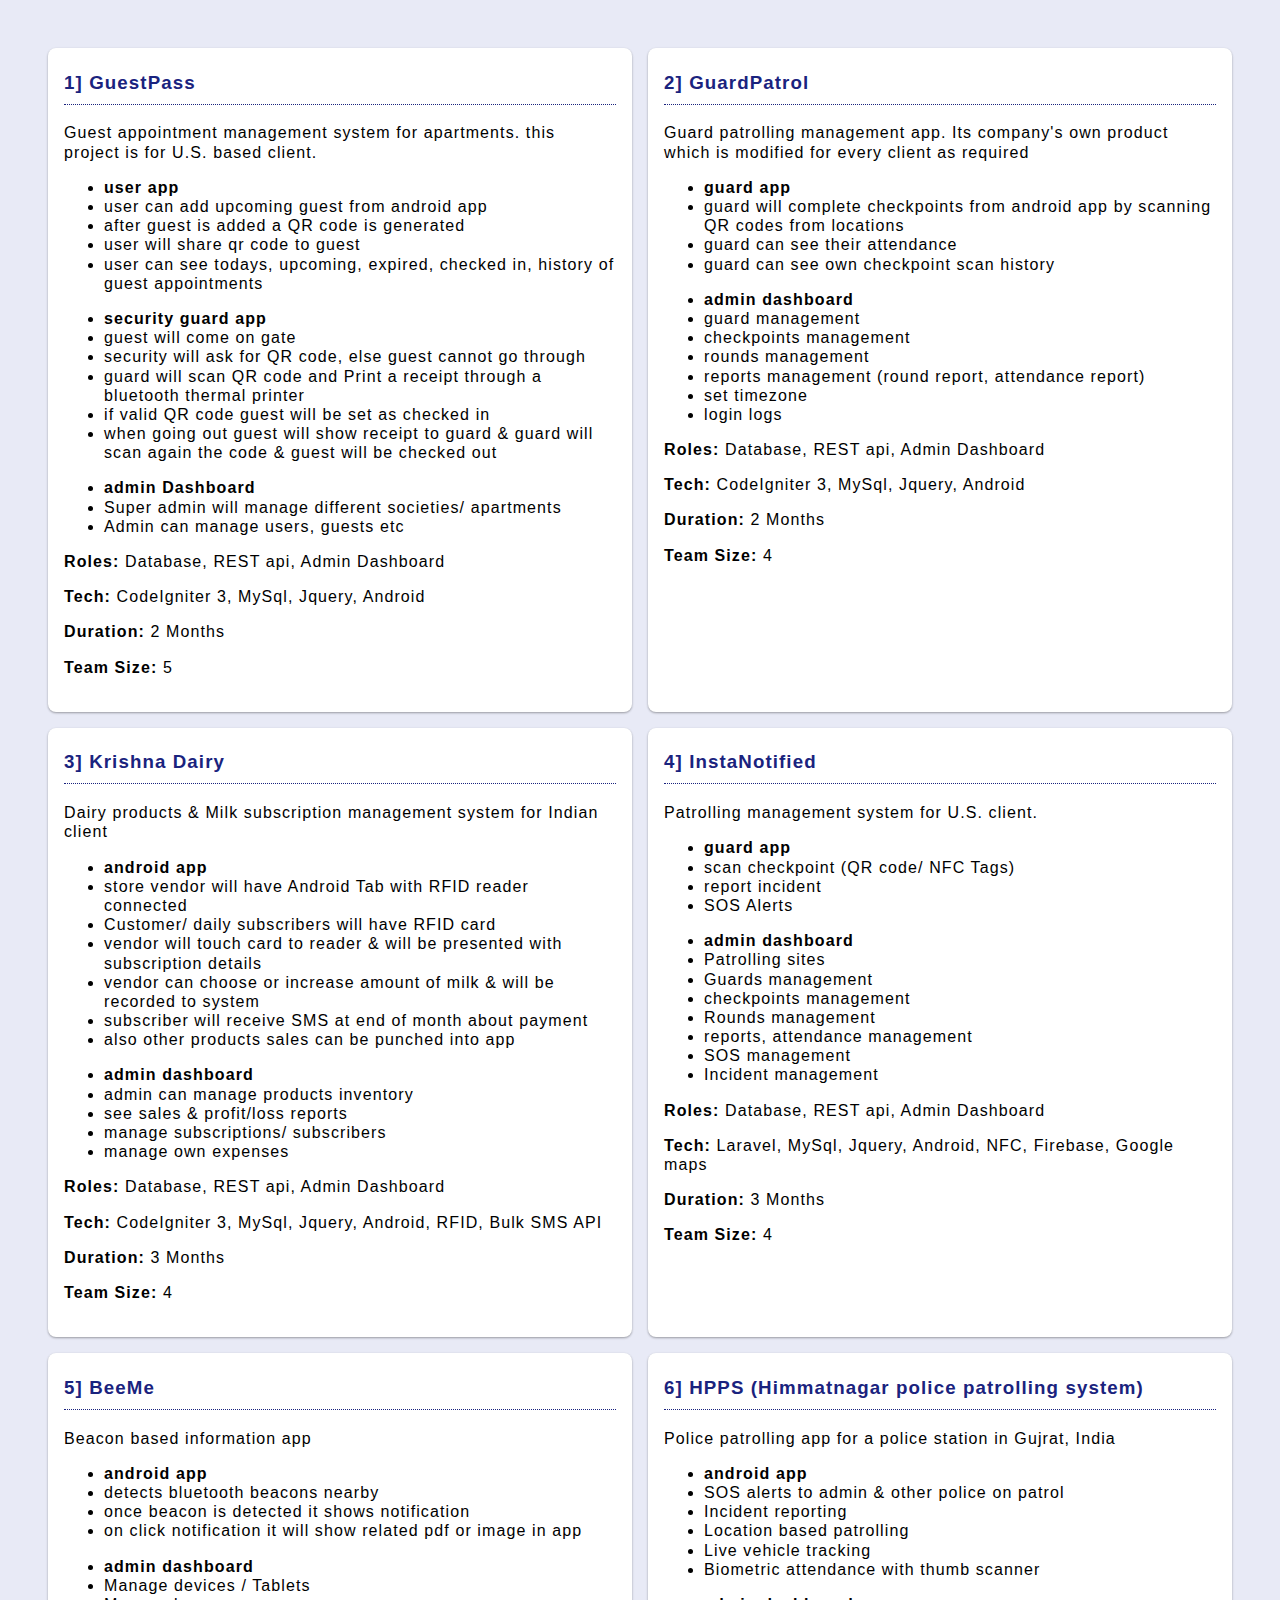
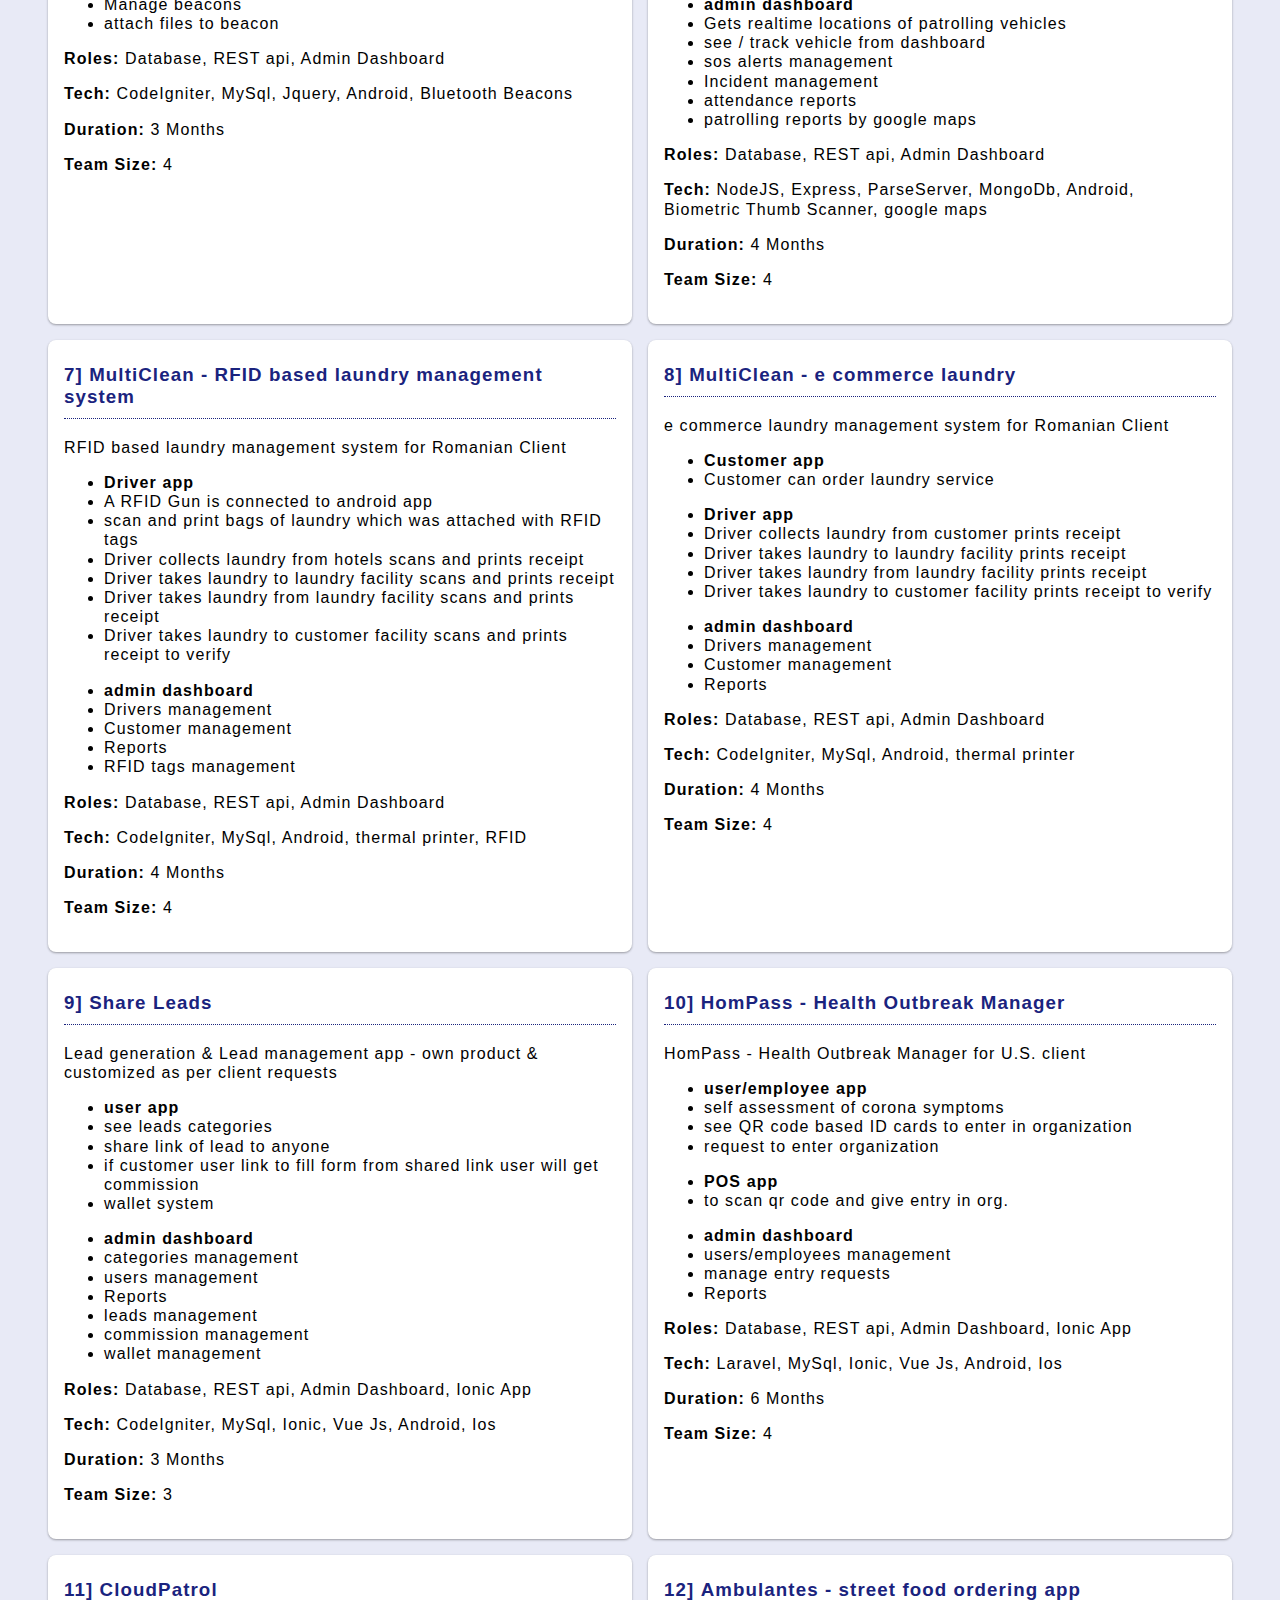
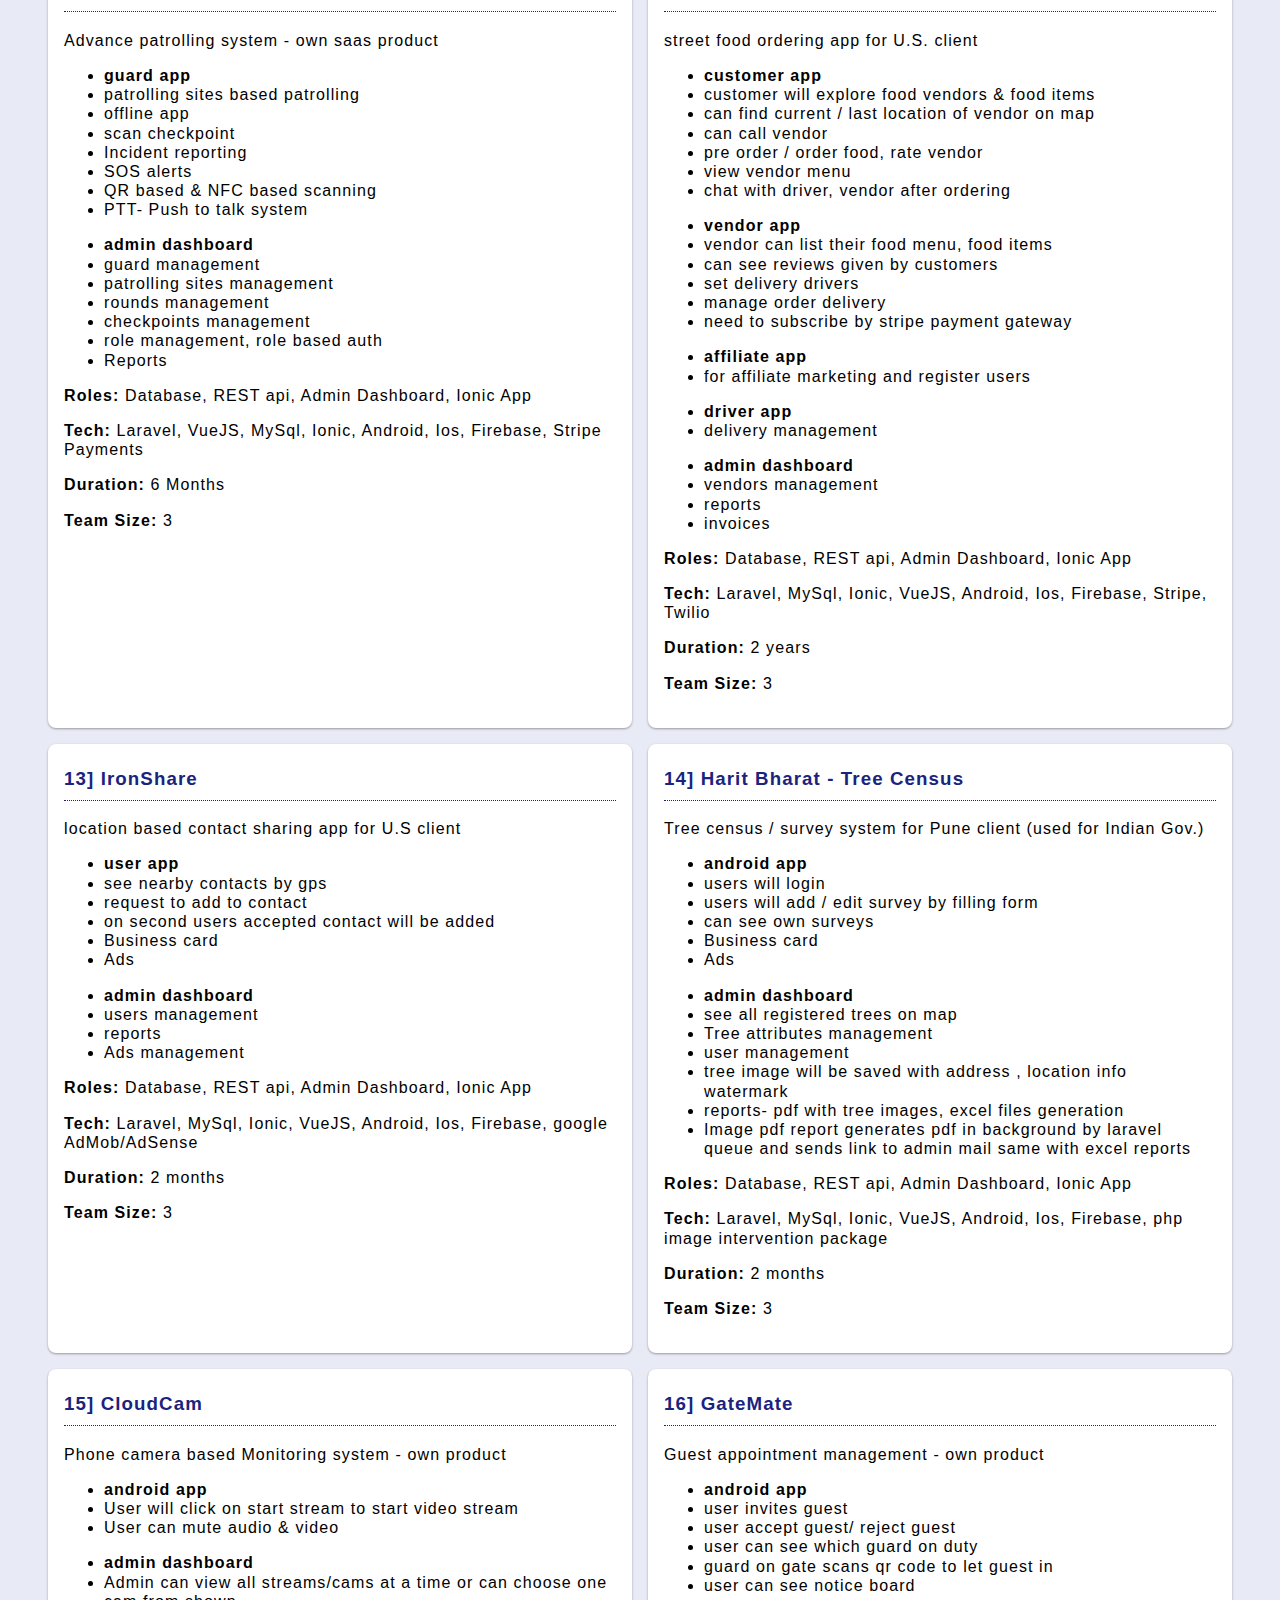
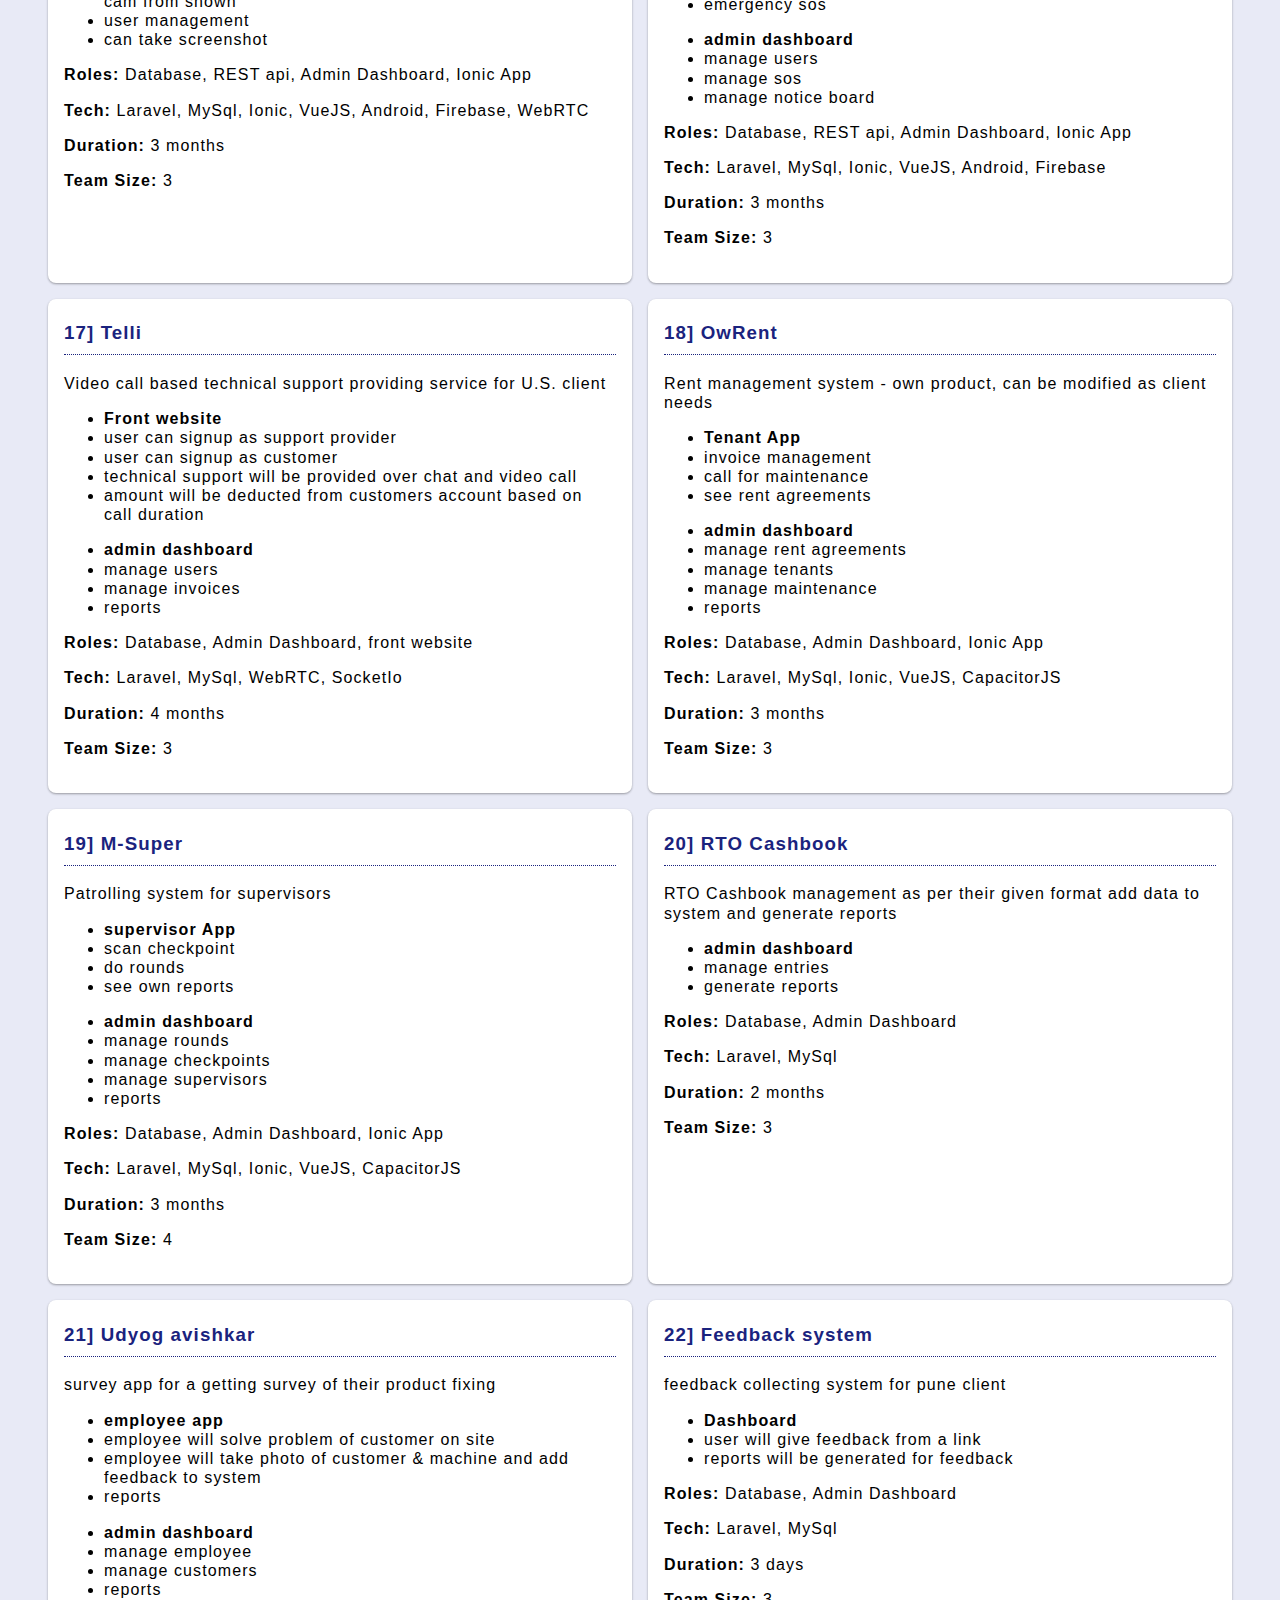
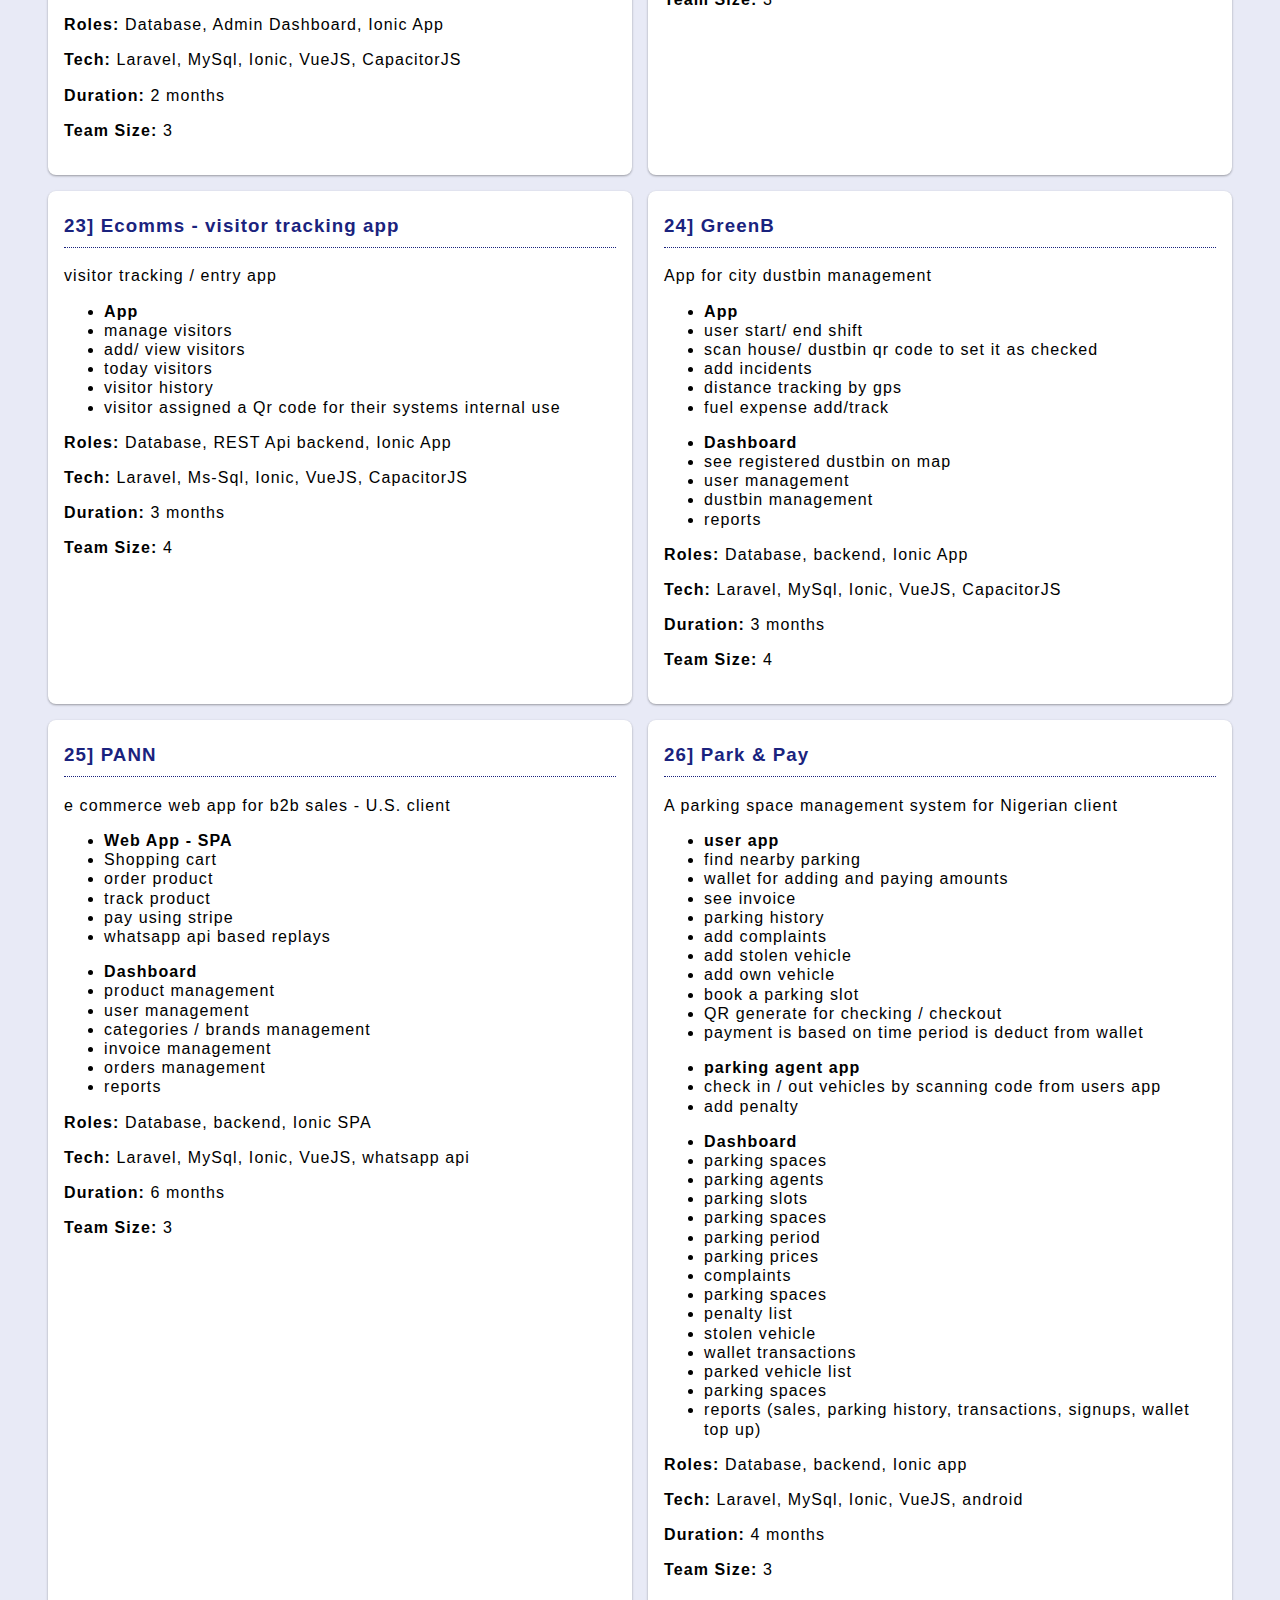
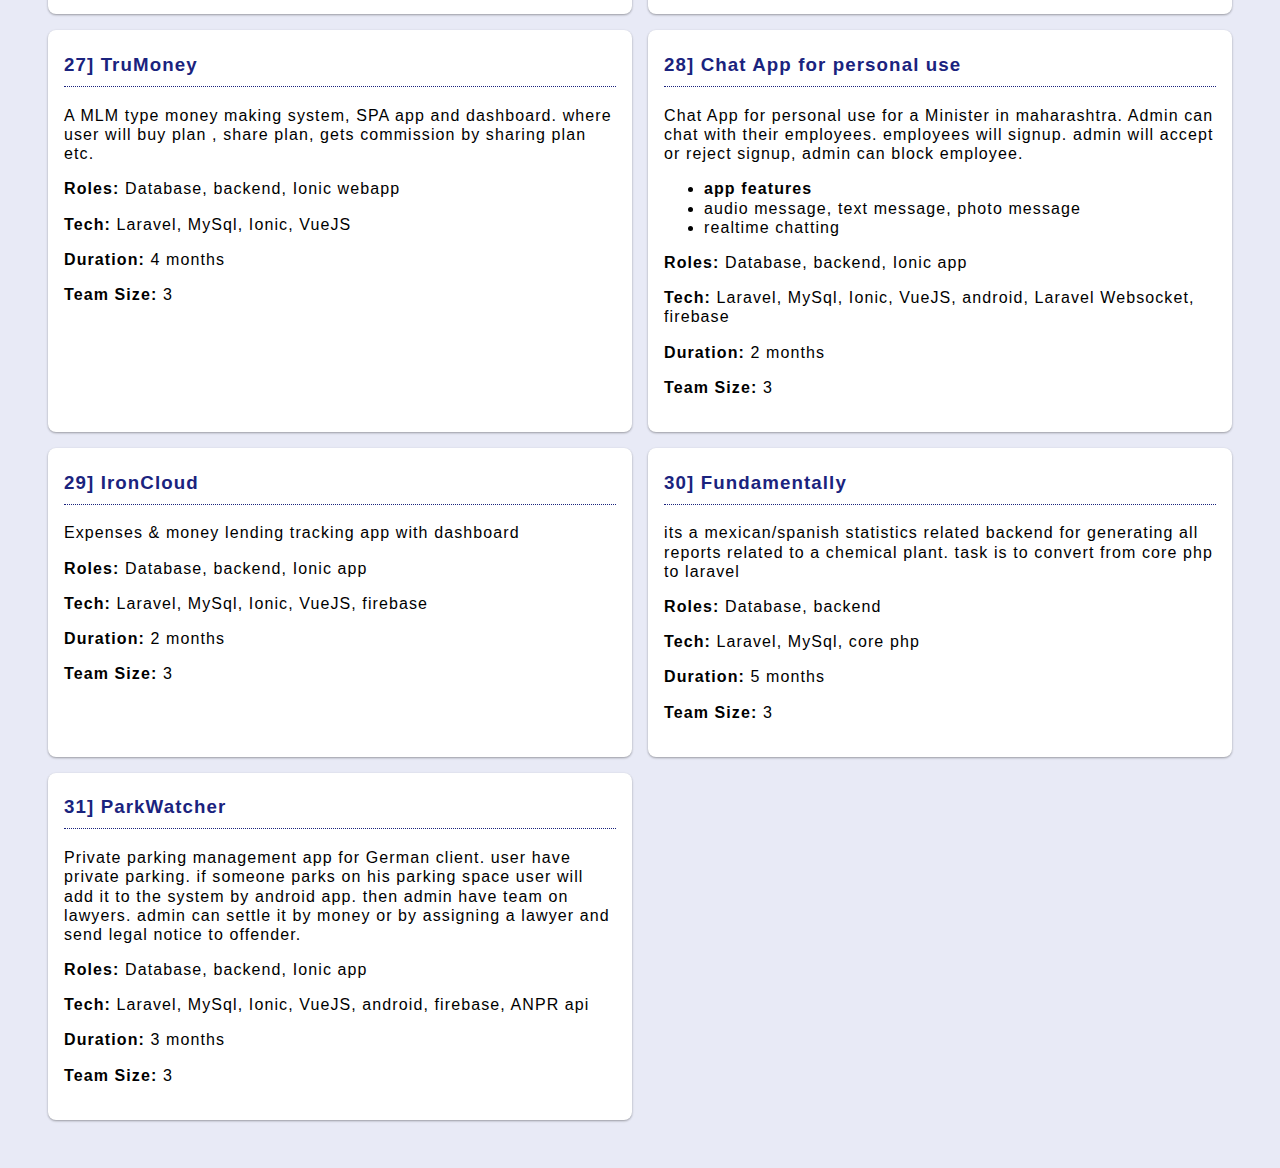
==== work_experience/index.html @ 1f2c942a "add work experience" ====
<!DOCTYPE html>
<html lang="en">

<head>
    <meta charset="UTF-8">
    <meta name="viewport" content="width=device-width, initial-scale=1.0">
    <title>Yudhi Work Experience Details</title>
    <style>
        * {
            font-family: Arial, Helvetica, sans-serif;
            letter-spacing: 1.1px;
        }

        body {
            padding: 40px;
            background-color: #e8eaf6;
        }

        .divider {
            /* border-bottom: 5px double #1a237e; */
            margin-bottom: 30px;
        }

        .pr-title {
            border-bottom: 1px dotted #1a237e;
            padding-bottom: 10px;
            color: #1a237e;
        }

        .pr-card {
            padding: 5px 16px;
            border-radius: 8px;
            background-color: white;
            box-shadow: 0 1px 3px rgba(0, 0, 0, 0.12), 0 1px 2px rgba(0, 0, 0, 0.24);
        }

        .pr-wrapper {
            display: grid;
            grid-template-columns: 1fr 1fr;
            gap: 16px;
        }

        li,
        p {
            line-height: 1.2;
        }

        @media print {
            .pr-card {
                background-color: white !important;
                box-shadow: none !important
            }

            .pr-wrapper {
                grid-template-columns: 1fr;
                page-break-inside: avoid;
            }

            .pr-wrapper * {
                page-break-inside: avoid;
                visibility: visible;
            }


            body {
                padding: 0px;
                background-color: white !important;
            }

            html,
            body,
            body * {
                /* -webkit-print-color-adjust: exact;
                color-adjust: exact; */
                visibility: hidden;
            }
        }


        @page {
            size: A4;
            margin: 2.5em;
        }
    </style>
</head>

<body>
    <div class="pr-wrapper">
        <div class="pr-card">
            <h3 class="pr-title">
                1]&nbsp;GuestPass
            </h3>
            <p>
                Guest appointment management system for apartments. this project is for U.S. based client.
            <ul>
                <li><strong>user app</strong></li>
                <li>user can add upcoming guest from android app</li>
                <li>after guest is added a QR code is generated</li>
                <li>user will share qr code to guest</li>
                <li>user can see todays, upcoming, expired, checked in, history of guest appointments</li>
            </ul>
            <ul>
                <li><strong>security guard app</strong></li>
                <li>guest will come on gate</li>
                <li>security will ask for QR code, else guest cannot go through</li>
                <li>guard will scan QR code and Print a receipt through a bluetooth thermal printer</li>
                <li>if valid QR code guest will be set as checked in</li>
                <li>when going out guest will show receipt to guard & guard will scan again the code & guest will be
                    checked
                    out
                </li>
            </ul>
            <ul>
                <li><strong>admin Dashboard</strong></li>
                <li>Super admin will manage different societies/ apartments</li>
                <li>Admin can manage users, guests etc</li>
            </ul>
            </p>
            <p>
                <strong>Roles:</strong>&nbsp;Database, REST api, Admin Dashboard
            </p>
            <p>
                <strong>Tech:</strong>&nbsp;CodeIgniter 3, MySql, Jquery, Android
            </p>
            <p>
                <strong>Duration:</strong>&nbsp;2 Months
            </p>
            <p>
                <strong>Team Size:</strong>&nbsp;5
            </p>
            <div class="divider"></div>
        </div>
        <!-- end -->

        <div class="pr-card">
            <h3 class="pr-title">
                2]&nbsp;GuardPatrol
            </h3>
            <p>
                Guard patrolling management app. Its company's own product which is modified for every client as
                required
            <ul>
                <li><strong>guard app</strong></li>
                <li>guard will complete checkpoints from android app by scanning QR codes from locations</li>
                <li>guard can see their attendance</li>
                <li>guard can see own checkpoint scan history</li>
            </ul>
            <ul>
                <li><strong>admin dashboard</strong></li>
                <li>guard management</li>
                <li>checkpoints management</li>
                <li>rounds management</li>
                <li>reports management (round report, attendance report)</li>
                <li>set timezone</li>
                <li>login logs</li>

            </ul>
            </p>
            <p>
                <strong>Roles:</strong>&nbsp;Database, REST api, Admin Dashboard
            </p>
            <p>
                <strong>Tech:</strong>&nbsp;CodeIgniter 3, MySql, Jquery, Android
            </p>
            <p>
                <strong>Duration:</strong>&nbsp;2 Months
            </p>
            <p>
                <strong>Team Size:</strong>&nbsp;4
            </p>
            <div class="divider"></div>
            <!-- end -->
        </div>

        <div class="pr-card">
            <h3 class="pr-title">
                3]&nbsp;Krishna Dairy
            </h3>
            <p>
                Dairy products & Milk subscription management system for Indian client
            <ul>
                <li><strong>android app</strong></li>
                <li>store vendor will have Android Tab with RFID reader connected</li>
                <li>Customer/ daily subscribers will have RFID card</li>
                <li>vendor will touch card to reader & will be presented with subscription details</li>
                <li>vendor can choose or increase amount of milk & will be recorded to system</li>
                <li>subscriber will receive SMS at end of month about payment</li>
                <li>also other products sales can be punched into app</li>
            </ul>
            <ul>
                <li><strong>admin dashboard</strong></li>
                <li>admin can manage products inventory</li>
                <li>see sales & profit/loss reports</li>
                <li>manage subscriptions/ subscribers</li>
                <li>manage own expenses</li>
            </ul>
            </p>
            <p>
                <strong>Roles:</strong>&nbsp;Database, REST api, Admin Dashboard
            </p>
            <p>
                <strong>Tech:</strong>&nbsp;CodeIgniter 3, MySql, Jquery, Android, RFID, Bulk SMS API
            </p>
            <p>
                <strong>Duration:</strong>&nbsp;3 Months
            </p>
            <p>
                <strong>Team Size:</strong>&nbsp;4
            </p>
            <div class="divider"></div>
        </div>
        <!-- end -->

        <div class="pr-card">

            <h3 class="pr-title">
                4]&nbsp;InstaNotified
            </h3>
            <p>
                Patrolling management system for U.S. client.
            <ul>
                <li><strong>guard app</strong></li>
                <li>scan checkpoint (QR code/ NFC Tags)</li>
                <li>report incident</li>
                <li>SOS Alerts</li>
            </ul>
            <ul>
                <li><strong>admin dashboard</strong></li>
                <li>Patrolling sites</li>
                <li>Guards management</li>
                <li>checkpoints management</li>
                <li>Rounds management</li>
                <li>reports, attendance management</li>
                <li>SOS management</li>
                <li>Incident management</li>
            </ul>
            </p>
            <p>
                <strong>Roles:</strong>&nbsp;Database, REST api, Admin Dashboard
            </p>
            <p>
                <strong>Tech:</strong>&nbsp;Laravel, MySql, Jquery, Android, NFC, Firebase, Google maps
            </p>
            <p>
                <strong>Duration:</strong>&nbsp;3 Months
            </p>
            <p>
                <strong>Team Size:</strong>&nbsp;4
            </p>
            <div class="divider"></div>
        </div>
        <!-- end -->

        <div class="pr-card">

            <h3 class="pr-title">
                5]&nbsp;BeeMe
            </h3>
            <p>
                Beacon based information app
            <ul>
                <li><strong>android app</strong></li>
                <li>detects bluetooth beacons nearby</li>
                <li>once beacon is detected it shows notification</li>
                <li>on click notification it will show related pdf or image in app</li>
            </ul>
            <ul>
                <li><strong>admin dashboard</strong></li>
                <li>Manage devices / Tablets</li>
                <li>Manage beacons</li>
                <li>attach files to beacon</li>
            </ul>
            </p>
            <p>
                <strong>Roles:</strong>&nbsp;Database, REST api, Admin Dashboard
            </p>
            <p>
                <strong>Tech:</strong>&nbsp;CodeIgniter, MySql, Jquery, Android, Bluetooth Beacons
            </p>
            <p>
                <strong>Duration:</strong>&nbsp;3 Months
            </p>
            <p>
                <strong>Team Size:</strong>&nbsp;4
            </p>
            <div class="divider"></div>
        </div>
        <!-- end -->

        <div class="pr-card">

            <h3 class="pr-title">
                6]&nbsp;HPPS (Himmatnagar police patrolling system)
            </h3>
            <p>
                Police patrolling app for a police station in Gujrat, India
            <ul>
                <li><strong>android app</strong></li>
                <li>SOS alerts to admin & other police on patrol</li>
                <li>Incident reporting</li>
                <li>Location based patrolling</li>
                <li>Live vehicle tracking</li>
                <li>Biometric attendance with thumb scanner</li>
            </ul>
            <ul>
                <li><strong>admin dashboard</strong></li>
                <li>Gets realtime locations of patrolling vehicles</li>
                <li>see / track vehicle from dashboard</li>
                <li>sos alerts management</li>
                <li>Incident management</li>
                <li>attendance reports</li>
                <li>patrolling reports by google maps</li>
            </ul>
            </p>
            <p>
                <strong>Roles:</strong>&nbsp;Database, REST api, Admin Dashboard
            </p>
            <p>
                <strong>Tech:</strong>&nbsp;NodeJS, Express, ParseServer, MongoDb, Android, Biometric Thumb Scanner,
                google maps
            </p>
            <p>
                <strong>Duration:</strong>&nbsp;4 Months
            </p>
            <p>
                <strong>Team Size:</strong>&nbsp;4
            </p>
            <div class="divider"></div>
        </div>
        <!-- end -->


        <div class="pr-card">

            <h3 class="pr-title">
                7]&nbsp;MultiClean - RFID based laundry management system
            </h3>
            <p>
                RFID based laundry management system for Romanian Client
            <ul>
                <li><strong>Driver app</strong></li>
                <li>A RFID Gun is connected to android app</li>
                <li>scan and print bags of laundry which was attached with RFID tags</li>
                <li>Driver collects laundry from hotels scans and prints receipt</li>
                <li>Driver takes laundry to laundry facility scans and prints receipt</li>
                <li>Driver takes laundry from laundry facility scans and prints receipt</li>
                <li>Driver takes laundry to customer facility scans and prints receipt to verify</li>
            </ul>
            <ul>
                <li><strong>admin dashboard</strong></li>
                <li>Drivers management</li>
                <li>Customer management</li>
                <li>Reports</li>
                <li>RFID tags management</li>
            </ul>
            </p>
            <p>
                <strong>Roles:</strong>&nbsp;Database, REST api, Admin Dashboard
            </p>
            <p>
                <strong>Tech:</strong>&nbsp;CodeIgniter, MySql, Android, thermal printer, RFID
            </p>
            <p>
                <strong>Duration:</strong>&nbsp;4 Months
            </p>
            <p>
                <strong>Team Size:</strong>&nbsp;4
            </p>
            <div class="divider"></div>
        </div>
        <!-- end -->


        <div class="pr-card">

            <h3 class="pr-title">
                8]&nbsp;MultiClean - e commerce laundry
            </h3>
            <p>
                e commerce laundry management system for Romanian Client
            <ul>
                <li><strong>Customer app</strong></li>
                <li>Customer can order laundry service</li>
            </ul>
            <ul>
                <li><strong>Driver app</strong></li>
                <li>Driver collects laundry from customer prints receipt</li>
                <li>Driver takes laundry to laundry facility prints receipt</li>
                <li>Driver takes laundry from laundry facility prints receipt</li>
                <li>Driver takes laundry to customer facility prints receipt to verify</li>
            </ul>
            <ul>
                <li><strong>admin dashboard</strong></li>
                <li>Drivers management</li>
                <li>Customer management</li>
                <li>Reports</li>
            </ul>
            </p>
            <p>
                <strong>Roles:</strong>&nbsp;Database, REST api, Admin Dashboard
            </p>
            <p>
                <strong>Tech:</strong>&nbsp;CodeIgniter, MySql, Android, thermal printer
            </p>
            <p>
                <strong>Duration:</strong>&nbsp;4 Months
            </p>
            <p>
                <strong>Team Size:</strong>&nbsp;4
            </p>
            <div class="divider"></div>
        </div>
        <!-- end -->

        <div class="pr-card">

            <h3 class="pr-title">
                9]&nbsp;Share Leads
            </h3>
            <p>
                Lead generation & Lead management app - own product & customized as per client requests
            <ul>
                <li><strong>user app</strong></li>
                <li>see leads categories</li>
                <li>share link of lead to anyone</li>
                <li>if customer user link to fill form from shared link user will get commission</li>
                <li>wallet system</li>
            </ul>

            <ul>
                <li><strong>admin dashboard</strong></li>
                <li>categories management</li>
                <li>users management</li>
                <li>Reports</li>
                <li>leads management</li>
                <li>commission management</li>
                <li>wallet management</li>
            </ul>
            </p>
            <p>
                <strong>Roles:</strong>&nbsp;Database, REST api, Admin Dashboard, Ionic App
            </p>
            <p>
                <strong>Tech:</strong>&nbsp;CodeIgniter, MySql, Ionic, Vue Js, Android, Ios
            </p>
            <p>
                <strong>Duration:</strong>&nbsp;3 Months
            </p>
            <p>
                <strong>Team Size:</strong>&nbsp;3
            </p>
            <div class="divider"></div>
        </div>
        <!-- end -->

        <div class="pr-card">

            <h3 class="pr-title">
                10]&nbsp;HomPass - Health Outbreak Manager
            </h3>
            <p>
                HomPass - Health Outbreak Manager for U.S. client
            <ul>
                <li><strong>user/employee app</strong></li>
                <li>self assessment of corona symptoms</li>
                <li>see QR code based ID cards to enter in organization</li>
                <li>request to enter organization</li>
            </ul>
            <ul>
                <li><strong>POS app</strong></li>
                <li>to scan qr code and give entry in org.</li>
            </ul>

            <ul>
                <li><strong>admin dashboard</strong></li>
                <li>users/employees management</li>
                <li>manage entry requests</li>
                <li>Reports</li>
            </ul>
            </p>
            <p>
                <strong>Roles:</strong>&nbsp;Database, REST api, Admin Dashboard, Ionic App
            </p>
            <p>
                <strong>Tech:</strong>&nbsp;Laravel, MySql, Ionic, Vue Js, Android, Ios
            </p>
            <p>
                <strong>Duration:</strong>&nbsp;6 Months
            </p>
            <p>
                <strong>Team Size:</strong>&nbsp;4
            </p>
            <div class="divider"></div>
        </div>
        <!-- end -->

        <div class="pr-card">

            <h3 class="pr-title">
                11]&nbsp;CloudPatrol
            </h3>
            <p>
                Advance patrolling system - own saas product
            <ul>
                <li><strong>guard app</strong></li>
                <li>patrolling sites based patrolling</li>
                <li>offline app</li>
                <li>scan checkpoint</li>
                <li>Incident reporting</li>
                <li>SOS alerts</li>
                <li>QR based & NFC based scanning</li>
                <li>PTT- Push to talk system</li>
            </ul>

            <ul>
                <li><strong>admin dashboard</strong></li>
                <li>guard management</li>
                <li>patrolling sites management</li>
                <li>rounds management</li>
                <li>checkpoints management</li>
                <li>role management, role based auth</li>
                <li>Reports</li>
            </ul>
            </p>
            <p>
                <strong>Roles:</strong>&nbsp;Database, REST api, Admin Dashboard, Ionic App
            </p>
            <p>
                <strong>Tech:</strong>&nbsp;Laravel, VueJS, MySql, Ionic, Android, Ios, Firebase, Stripe
                Payments
            </p>
            <p>
                <strong>Duration:</strong>&nbsp;6 Months
            </p>
            <p>
                <strong>Team Size:</strong>&nbsp;3
            </p>
            <div class="divider"></div>
        </div>
        <!-- end -->

        <div class="pr-card">

            <h3 class="pr-title">
                12]&nbsp;Ambulantes - street food ordering app
            </h3>
            <p>
                street food ordering app for U.S. client
            <ul>
                <li><strong>customer app</strong></li>
                <li>customer will explore food vendors & food items</li>
                <li>can find current / last location of vendor on map</li>
                <li>can call vendor</li>
                <li>pre order / order food, rate vendor</li>
                <li>view vendor menu</li>
                <li>chat with driver, vendor after ordering</li>
            </ul>

            <ul>
                <li><strong>vendor app</strong></li>
                <li>vendor can list their food menu, food items</li>
                <li>can see reviews given by customers</li>
                <li>set delivery drivers</li>
                <li>manage order delivery</li>
                <li>need to subscribe by stripe payment gateway</li>
            </ul>

            <ul>
                <li><strong>affiliate app</strong></li>
                <li>for affiliate marketing and register users </li>
            </ul>

            <ul>
                <li><strong>driver app</strong></li>
                <li>delivery management</li>
            </ul>

            <ul>
                <li><strong>admin dashboard</strong></li>
                <li>vendors management</li>
                <li>reports</li>
                <li>invoices</li>
            </ul>
            </p>
            <p>
                <strong>Roles:</strong>&nbsp;Database, REST api, Admin Dashboard, Ionic App
            </p>
            <p>
                <strong>Tech:</strong>&nbsp;Laravel, MySql, Ionic, VueJS, Android, Ios, Firebase, Stripe,
                Twilio
            </p>
            <p>
                <strong>Duration:</strong>&nbsp;2 years
            </p>
            <p>
                <strong>Team Size:</strong>&nbsp;3
            </p>
            <div class="divider"></div>
        </div>
        <!-- end -->


        <div class="pr-card">

            <h3 class="pr-title">
                13]&nbsp;IronShare
            </h3>
            <p>
                location based contact sharing app for U.S client
            <ul>
                <li><strong>user app</strong></li>
                <li>see nearby contacts by gps</li>
                <li>request to add to contact</li>
                <li>on second users accepted contact will be added</li>
                <li>Business card</li>
                <li>Ads</li>
            </ul>

            <ul>
                <li><strong>admin dashboard</strong></li>
                <li>users management</li>
                <li>reports</li>
                <li>Ads management</li>
            </ul>
            </p>
            <p>
                <strong>Roles:</strong>&nbsp;Database, REST api, Admin Dashboard, Ionic App
            </p>
            <p>
                <strong>Tech:</strong>&nbsp;Laravel, MySql, Ionic, VueJS, Android, Ios, Firebase, google
                AdMob/AdSense
            </p>
            <p>
                <strong>Duration:</strong>&nbsp;2 months
            </p>
            <p>
                <strong>Team Size:</strong>&nbsp;3
            </p>
            <div class="divider"></div>
        </div>
        <!-- end -->



        <div class="pr-card">

            <h3 class="pr-title">
                14]&nbsp;Harit Bharat - Tree Census
            </h3>
            <p>
                Tree census / survey system for Pune client (used for Indian Gov.)
            <ul>
                <li><strong>android app</strong></li>
                <li>users will login</li>
                <li>users will add / edit survey by filling form</li>
                <li>can see own surveys</li>
                <li>Business card</li>
                <li>Ads</li>
            </ul>

            <ul>
                <li><strong>admin dashboard</strong></li>
                <li>see all registered trees on map</li>
                <li>Tree attributes management</li>
                <li>user management</li>
                <li>tree image will be saved with address , location info watermark</li>
                <li>reports- pdf with tree images, excel files generation</li>
                <li>Image pdf report generates pdf in background by laravel queue and sends link to admin mail same with
                    excel reports</li>
            </ul>
            </p>
            <p>
                <strong>Roles:</strong>&nbsp;Database, REST api, Admin Dashboard, Ionic App
            </p>
            <p>
                <strong>Tech:</strong>&nbsp;Laravel, MySql, Ionic, VueJS, Android, Ios, Firebase, php image
                intervention package
            </p>
            <p>
                <strong>Duration:</strong>&nbsp;2 months
            </p>
            <p>
                <strong>Team Size:</strong>&nbsp;3
            </p>
            <div class="divider"></div>
        </div>
        <!-- end -->


        <div class="pr-card">

            <h3 class="pr-title">
                15]&nbsp;CloudCam
            </h3>
            <p>
                Phone camera based Monitoring system - own product
            <ul>
                <li><strong>android app</strong></li>
                <li>User will click on start stream to start video stream</li>
                <li>User can mute audio & video</li>
            </ul>

            <ul>
                <li><strong>admin dashboard</strong></li>
                <li>Admin can view all streams/cams at a time or can choose one cam from shown</li>
                <li>user management</li>
                <li>can take screenshot</li>
            </ul>
            </p>
            <p>
                <strong>Roles:</strong>&nbsp;Database, REST api, Admin Dashboard, Ionic App
            </p>
            <p>
                <strong>Tech:</strong>&nbsp;Laravel, MySql, Ionic, VueJS, Android, Firebase, WebRTC
            </p>
            <p>
                <strong>Duration:</strong>&nbsp;3 months
            </p>
            <p>
                <strong>Team Size:</strong>&nbsp;3
            </p>
            <div class="divider"></div>
        </div>
        <!-- end -->


        <div class="pr-card">

            <h3 class="pr-title">
                16]&nbsp;GateMate
            </h3>
            <p>
                Guest appointment management - own product
            <ul>
                <li><strong>android app</strong></li>
                <li>user invites guest</li>
                <li>user accept guest/ reject guest</li>
                <li>user can see which guard on duty</li>
                <li>guard on gate scans qr code to let guest in</li>
                <li>user can see notice board</li>
                <li>emergency sos</li>
            </ul>

            <ul>
                <li><strong>admin dashboard</strong></li>
                <li>manage users</li>
                <li>manage sos</li>
                <li>manage notice board</li>
            </ul>
            </p>
            <p>
                <strong>Roles:</strong>&nbsp;Database, REST api, Admin Dashboard, Ionic App
            </p>
            <p>
                <strong>Tech:</strong>&nbsp;Laravel, MySql, Ionic, VueJS, Android, Firebase
            </p>
            <p>
                <strong>Duration:</strong>&nbsp;3 months
            </p>
            <p>
                <strong>Team Size:</strong>&nbsp;3
            </p>
            <div class="divider"></div>
        </div>
        <!-- end -->


        <div class="pr-card">

            <h3 class="pr-title">
                17]&nbsp;Telli
            </h3>
            <p>
                Video call based technical support providing service for U.S. client

            <ul>
                <li><strong>Front website</strong></li>
                <li>user can signup as support provider</li>
                <li>user can signup as customer</li>
                <li>technical support will be provided over chat and video call</li>
                <li>amount will be deducted from customers account based on call duration</li>
            </ul>
            <ul>
                <li><strong>admin dashboard</strong></li>
                <li>manage users</li>
                <li>manage invoices</li>
                <li>reports</li>
            </ul>
            </p>
            <p>
                <strong>Roles:</strong>&nbsp;Database, Admin Dashboard, front website
            </p>
            <p>
                <strong>Tech:</strong>&nbsp;Laravel, MySql, WebRTC, SocketIo
            </p>
            <p>
                <strong>Duration:</strong>&nbsp;4 months
            </p>
            <p>
                <strong>Team Size:</strong>&nbsp;3
            </p>
            <div class="divider"></div>
        </div>
        <!-- end -->

        <div class="pr-card">

            <h3 class="pr-title">
                18]&nbsp;OwRent
            </h3>
            <p>
                Rent management system - own product, can be modified as client needs

            <ul>
                <li><strong>Tenant App</strong></li>
                <li>invoice management</li>
                <li>call for maintenance</li>
                <li>see rent agreements</li>
            </ul>
            <ul>
                <li><strong>admin dashboard</strong></li>
                <li>manage rent agreements</li>
                <li>manage tenants</li>
                <li>manage maintenance</li>
                <li>reports</li>
            </ul>
            </p>
            <p>
                <strong>Roles:</strong>&nbsp;Database, Admin Dashboard, Ionic App
            </p>
            <p>
                <strong>Tech:</strong>&nbsp;Laravel, MySql, Ionic, VueJS, CapacitorJS
            </p>
            <p>
                <strong>Duration:</strong>&nbsp;3 months
            </p>
            <p>
                <strong>Team Size:</strong>&nbsp;3
            </p>
            <div class="divider"></div>
        </div>
        <!-- end -->

        <div class="pr-card">

            <h3 class="pr-title">
                19]&nbsp;M-Super
            </h3>
            <p>
                Patrolling system for supervisors

            <ul>
                <li><strong>supervisor App</strong></li>
                <li>scan checkpoint</li>
                <li>do rounds</li>
                <li>see own reports</li>
            </ul>
            <ul>
                <li><strong>admin dashboard</strong></li>
                <li>manage rounds</li>
                <li>manage checkpoints</li>
                <li>manage supervisors</li>
                <li>reports</li>
            </ul>
            </p>
            <p>
                <strong>Roles:</strong>&nbsp;Database, Admin Dashboard, Ionic App
            </p>
            <p>
                <strong>Tech:</strong>&nbsp;Laravel, MySql, Ionic, VueJS, CapacitorJS
            </p>
            <p>
                <strong>Duration:</strong>&nbsp;3 months
            </p>
            <p>
                <strong>Team Size:</strong>&nbsp;4
            </p>
            <div class="divider"></div>
        </div>
        <!-- end -->


        <div class="pr-card">

            <h3 class="pr-title">
                20]&nbsp;RTO Cashbook
            </h3>
            <p>
                RTO Cashbook management as per their given format add data to system and generate reports

            <ul>
                <li><strong>admin dashboard</strong></li>
                <li>manage entries</li>
                <li>generate reports</li>
            </ul>
            </p>
            <p>
                <strong>Roles:</strong>&nbsp;Database, Admin Dashboard
            </p>
            <p>
                <strong>Tech:</strong>&nbsp;Laravel, MySql
            </p>
            <p>
                <strong>Duration:</strong>&nbsp;2 months
            </p>
            <p>
                <strong>Team Size:</strong>&nbsp;3
            </p>
            <div class="divider"></div>
        </div>
        <!-- end -->


        <div class="pr-card">

            <h3 class="pr-title">
                21]&nbsp;Udyog avishkar
            </h3>
            <p>
                survey app for a getting survey of their product fixing

            <ul>
                <li><strong>employee app</strong></li>
                <li>employee will solve problem of customer on site</li>
                <li>employee will take photo of customer & machine and add feedback to system</li>
                <li>reports</li>
            </ul>
            <ul>
                <li><strong>admin dashboard</strong></li>
                <li>manage employee</li>
                <li>manage customers</li>
                <li>reports</li>
            </ul>
            </p>
            <p>
                <strong>Roles:</strong>&nbsp;Database, Admin Dashboard, Ionic App
            </p>
            <p>
                <strong>Tech:</strong>&nbsp;Laravel, MySql, Ionic, VueJS, CapacitorJS
            </p>
            <p>
                <strong>Duration:</strong>&nbsp;2 months
            </p>
            <p>
                <strong>Team Size:</strong>&nbsp;3
            </p>
            <div class="divider"></div>
        </div>
        <!-- end -->

        <div class="pr-card">

            <h3 class="pr-title">
                22]&nbsp;Feedback system
            </h3>
            <p>
                feedback collecting system for pune client

            <ul>
                <li><strong>Dashboard</strong></li>
                <li>user will give feedback from a link</li>
                <li>reports will be generated for feedback</li>
            </ul>
            </p>
            <p>
                <strong>Roles:</strong>&nbsp;Database, Admin Dashboard
            </p>
            <p>
                <strong>Tech:</strong>&nbsp;Laravel, MySql
            </p>
            <p>
                <strong>Duration:</strong>&nbsp;3 days
            </p>
            <p>
                <strong>Team Size:</strong>&nbsp;3
            </p>
            <div class="divider"></div>
        </div>
        <!-- end -->


        <div class="pr-card">

            <h3 class="pr-title">
                23]&nbsp;Ecomms - visitor tracking app
            </h3>
            <p>
                visitor tracking / entry app

            <ul>
                <li><strong>App</strong></li>
                <li>manage visitors</li>
                <li>add/ view visitors</li>
                <li>today visitors</li>
                <li>visitor history</li>
                <li>visitor assigned a Qr code for their systems internal use</li>
            </ul>
            </p>
            <p>
                <strong>Roles:</strong>&nbsp;Database, REST Api backend, Ionic App
            </p>
            <p>
                <strong>Tech:</strong>&nbsp;Laravel, Ms-Sql, Ionic, VueJS, CapacitorJS
            </p>
            <p>
                <strong>Duration:</strong>&nbsp;3 months
            </p>
            <p>
                <strong>Team Size:</strong>&nbsp;4
            </p>
            <div class="divider"></div>
        </div>
        <!-- end -->

        <div class="pr-card">

            <h3 class="pr-title">
                24]&nbsp;GreenB
            </h3>
            <p>
                App for city dustbin management

            <ul>
                <li><strong>App</strong></li>
                <li>user start/ end shift</li>
                <li>scan house/ dustbin qr code to set it as checked</li>
                <li>add incidents</li>
                <li>distance tracking by gps</li>
                <li>fuel expense add/track</li>
            </ul>
            <ul>
                <li><strong>Dashboard</strong></li>
                <li>see registered dustbin on map</li>
                <li>user management</li>
                <li>dustbin management</li>
                <li>reports</li>
            </ul>
            </p>
            <p>
                <strong>Roles:</strong>&nbsp;Database, backend, Ionic App
            </p>
            <p>
                <strong>Tech:</strong>&nbsp;Laravel, MySql, Ionic, VueJS, CapacitorJS
            </p>
            <p>
                <strong>Duration:</strong>&nbsp;3 months
            </p>
            <p>
                <strong>Team Size:</strong>&nbsp;4
            </p>
            <div class="divider"></div>
        </div>
        <!-- end -->

        <div class="pr-card">

            <h3 class="pr-title">
                25]&nbsp;PANN
            </h3>
            <p>
                e commerce web app for b2b sales - U.S. client

            <ul>
                <li><strong>Web App - SPA</strong></li>
                <li>Shopping cart</li>
                <li>order product</li>
                <li>track product</li>
                <li>pay using stripe</li>
                <li>whatsapp api based replays</li>
            </ul>
            <ul>
                <li><strong>Dashboard</strong></li>
                <li>product management</li>
                <li>user management</li>
                <li>categories / brands management</li>
                <li>invoice management</li>
                <li>orders management</li>
                <li>reports</li>
            </ul>
            </p>
            <p>
                <strong>Roles:</strong>&nbsp;Database, backend, Ionic SPA
            </p>
            <p>
                <strong>Tech:</strong>&nbsp;Laravel, MySql, Ionic, VueJS, whatsapp api
            </p>
            <p>
                <strong>Duration:</strong>&nbsp;6 months
            </p>
            <p>
                <strong>Team Size:</strong>&nbsp;3
            </p>
            <div class="divider"></div>
        </div>
        <!-- end -->

        <div class="pr-card">

            <h3 class="pr-title">
                26]&nbsp;Park & Pay
            </h3>
            <p>
                A parking space management system for Nigerian client

            <ul>
                <li><strong>user app</strong></li>
                <li>find nearby parking</li>
                <li>wallet for adding and paying amounts</li>
                <li>see invoice</li>
                <li>parking history</li>
                <li>add complaints</li>
                <li>add stolen vehicle</li>
                <li>add own vehicle</li>
                <li>book a parking slot</li>
                <li>QR generate for checking / checkout</li>
                <li>payment is based on time period is deduct from wallet</li>
            </ul>
            <ul>
                <li><strong>parking agent app</strong></li>
                <li>check in / out vehicles by scanning code from users app</li>
                <li>add penalty</li>
            </ul>
            <ul>
                <li><strong>Dashboard</strong></li>
                <li>parking spaces</li>
                <li>parking agents</li>
                <li>parking slots</li>
                <li>parking spaces</li>
                <li>parking period</li>
                <li>parking prices</li>
                <li>complaints</li>
                <li>parking spaces</li>
                <li>penalty list</li>
                <li>stolen vehicle</li>
                <li>wallet transactions</li>
                <li>parked vehicle list</li>
                <li>parking spaces</li>
                <li>reports (sales, parking history, transactions, signups, wallet top up)</li>
            </ul>
            </p>
            <p>
                <strong>Roles:</strong>&nbsp;Database, backend, Ionic app
            </p>
            <p>
                <strong>Tech:</strong>&nbsp;Laravel, MySql, Ionic, VueJS, android
            </p>
            <p>
                <strong>Duration:</strong>&nbsp;4 months
            </p>
            <p>
                <strong>Team Size:</strong>&nbsp;3
            </p>
            <div class="divider"></div>
        </div>
        <!-- end -->


        <div class="pr-card">

            <h3 class="pr-title">
                27]&nbsp;TruMoney
            </h3>
            <p>
                A MLM type money making system, SPA app and dashboard. where user will buy plan , share plan, gets
                commission by sharing plan etc.
            </p>
            <p>
                <strong>Roles:</strong>&nbsp;Database, backend, Ionic webapp
            </p>
            <p>
                <strong>Tech:</strong>&nbsp;Laravel, MySql, Ionic, VueJS
            </p>
            <p>
                <strong>Duration:</strong>&nbsp;4 months
            </p>
            <p>
                <strong>Team Size:</strong>&nbsp;3
            </p>
            <div class="divider"></div>
        </div>
        <!-- end -->

        <div class="pr-card">

            <h3 class="pr-title">
                28]&nbsp;Chat App for personal use
            </h3>
            <p>
                Chat App for personal use for a Minister in maharashtra. Admin can chat with their employees.
                employees will signup. admin will accept or reject signup, admin can block employee.
            <ul>
                <li><strong>app features</strong></li>
                <li>audio message, text message, photo message</li>
                <li>realtime chatting</li>
            </ul>
            </p>
            <p>
                <strong>Roles:</strong>&nbsp;Database, backend, Ionic app
            </p>
            <p>
                <strong>Tech:</strong>&nbsp;Laravel, MySql, Ionic, VueJS, android, Laravel Websocket, firebase
            </p>
            <p>
                <strong>Duration:</strong>&nbsp;2 months
            </p>
            <p>
                <strong>Team Size:</strong>&nbsp;3
            </p>
            <div class="divider"></div>
        </div>
        <!-- end -->

        <div class="pr-card">

            <h3 class="pr-title">
                29]&nbsp;IronCloud
            </h3>
            <p>
                Expenses & money lending tracking app with dashboard

            </p>
            <p>
                <strong>Roles:</strong>&nbsp;Database, backend, Ionic app
            </p>
            <p>
                <strong>Tech:</strong>&nbsp;Laravel, MySql, Ionic, VueJS, firebase
            </p>
            <p>
                <strong>Duration:</strong>&nbsp;2 months
            </p>
            <p>
                <strong>Team Size:</strong>&nbsp;3
            </p>
            <div class="divider"></div>
        </div>
        <!-- end -->

        <div class="pr-card">

            <h3 class="pr-title">
                30]&nbsp;Fundamentally
            </h3>
            <p>
                its a mexican/spanish statistics related backend for generating all reports related to a chemical plant.
               task is to convert from core php to laravel

            </p>
            <p>
                <strong>Roles:</strong>&nbsp;Database, backend
            </p>
            <p>
                <strong>Tech:</strong>&nbsp;Laravel, MySql, core php
            </p>
            <p>
                <strong>Duration:</strong>&nbsp;5 months
            </p>
            <p>
                <strong>Team Size:</strong>&nbsp;3
            </p>
            <div class="divider"></div>
        </div>
        <!-- end -->
       
       
        <div class="pr-card">

            <h3 class="pr-title">
                31]&nbsp;ParkWatcher
            </h3>
            <p>
                Private parking management app for German client.
                user have private parking. if someone parks on his parking space user will add it to the system by
                android app.
                then admin have team on lawyers. admin can settle it by money or by assigning a lawyer and send legal
                notice to offender.

            </p>
            <p>
                <strong>Roles:</strong>&nbsp;Database, backend, Ionic app
            </p>
            <p>
                <strong>Tech:</strong>&nbsp;Laravel, MySql, Ionic, VueJS, android, firebase, ANPR api 
            </p>
            <p>
                <strong>Duration:</strong>&nbsp;3 months
            </p>
            <p>
                <strong>Team Size:</strong>&nbsp;3
            </p>
            <div class="divider"></div>
        </div>
        <!-- end -->

    </div>
    <!-- content wrapper -->
</body>

</html>
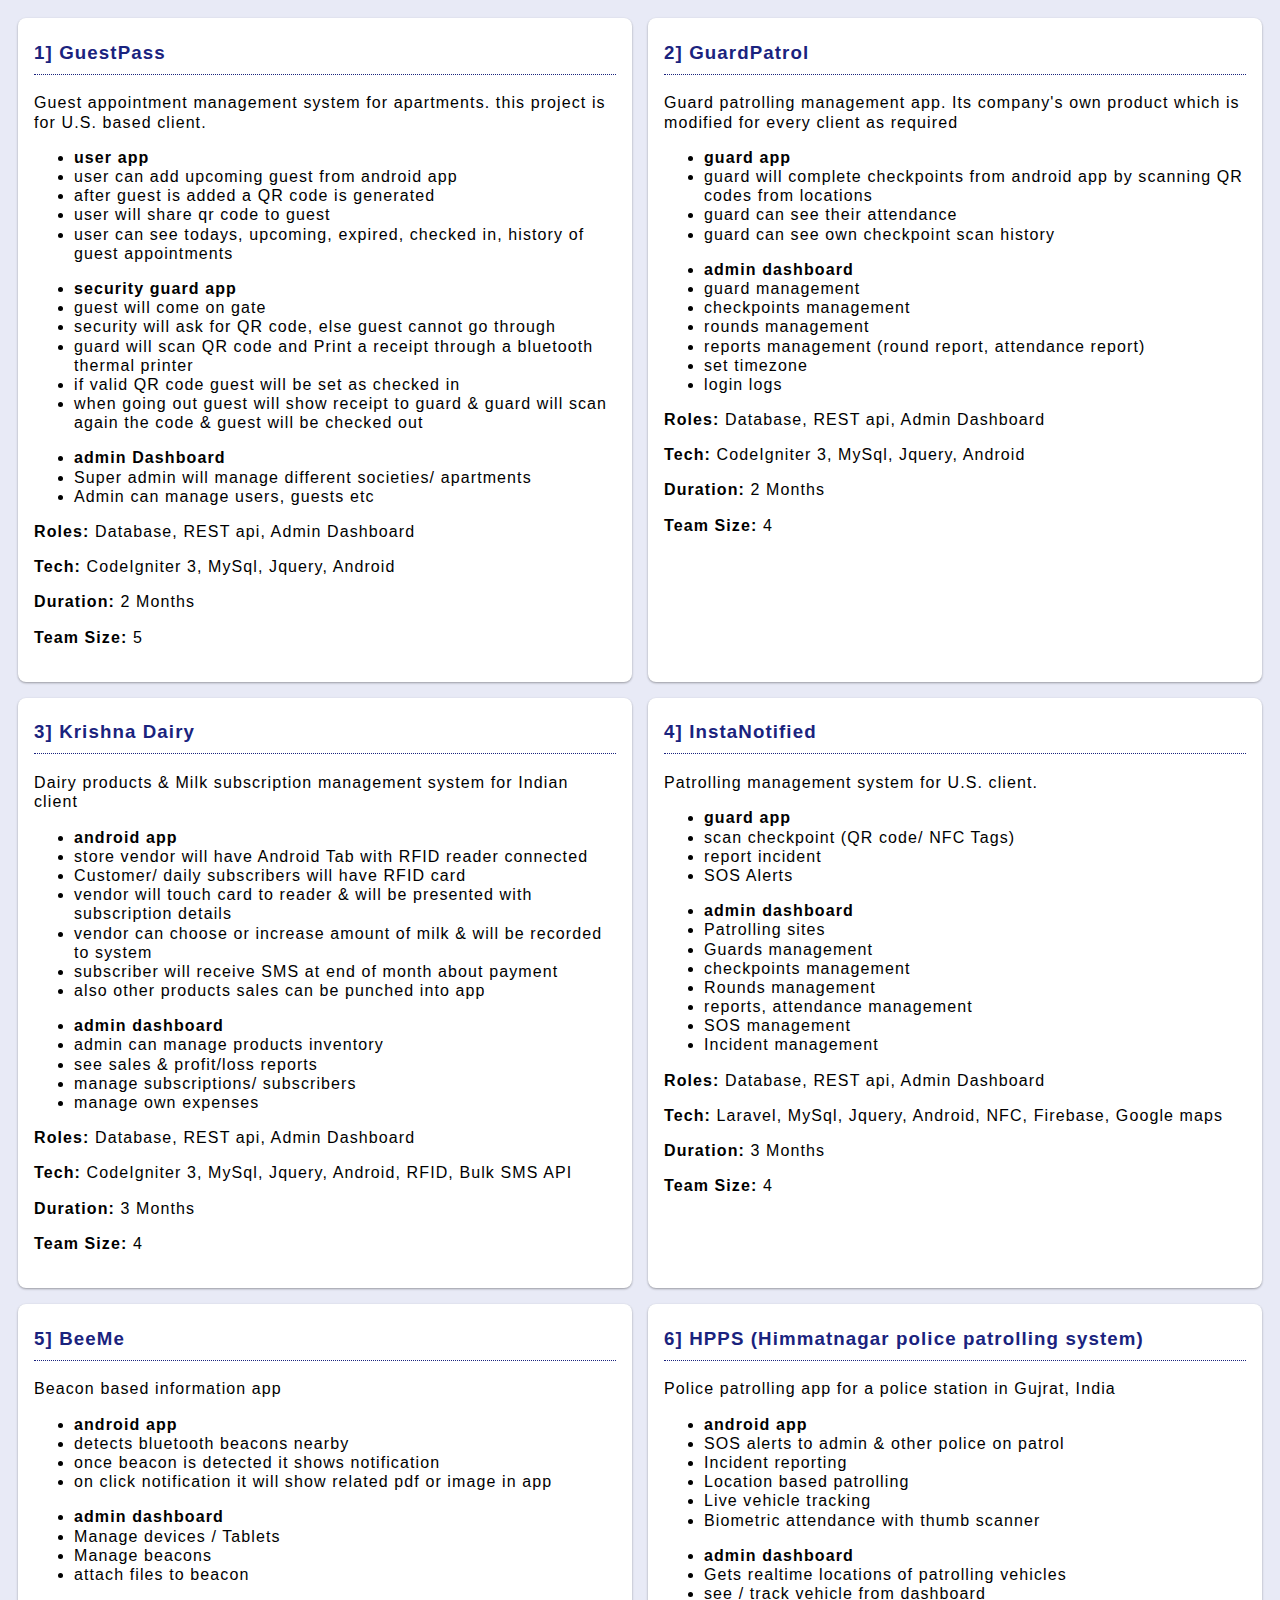
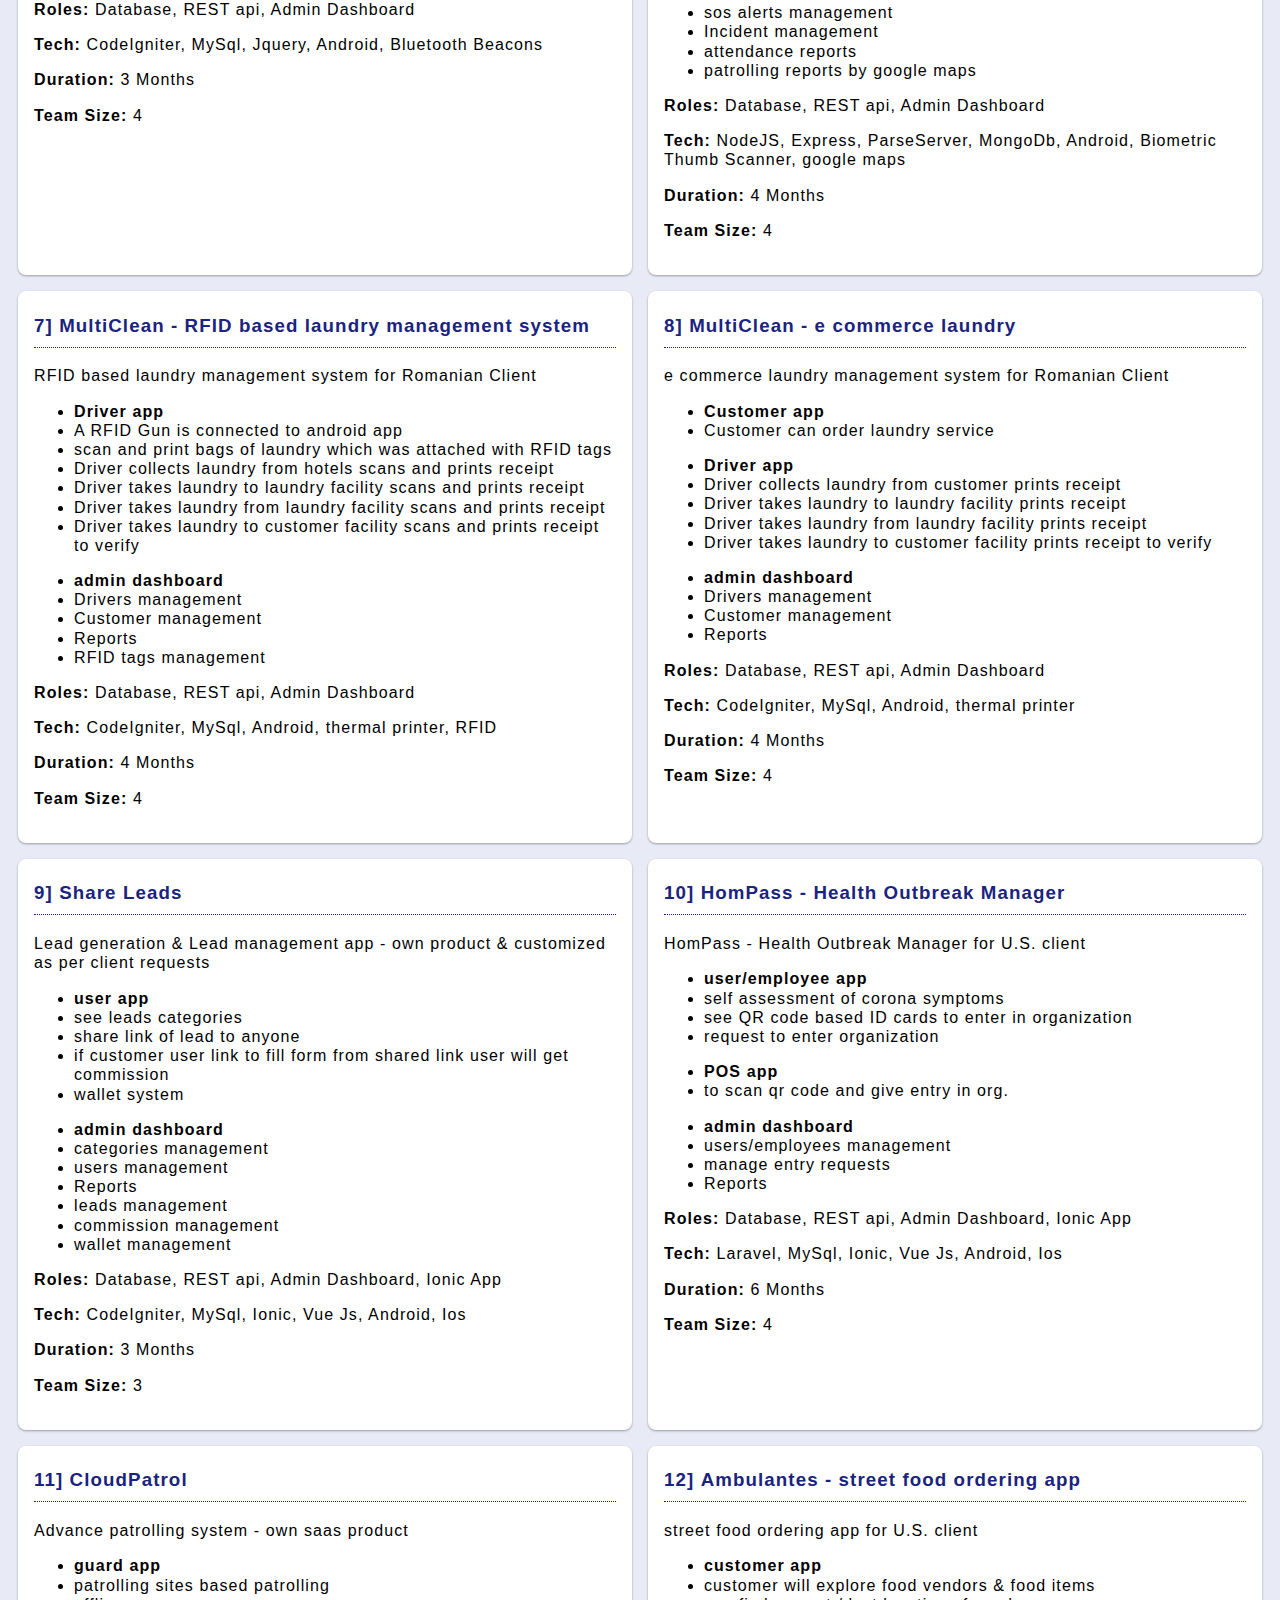
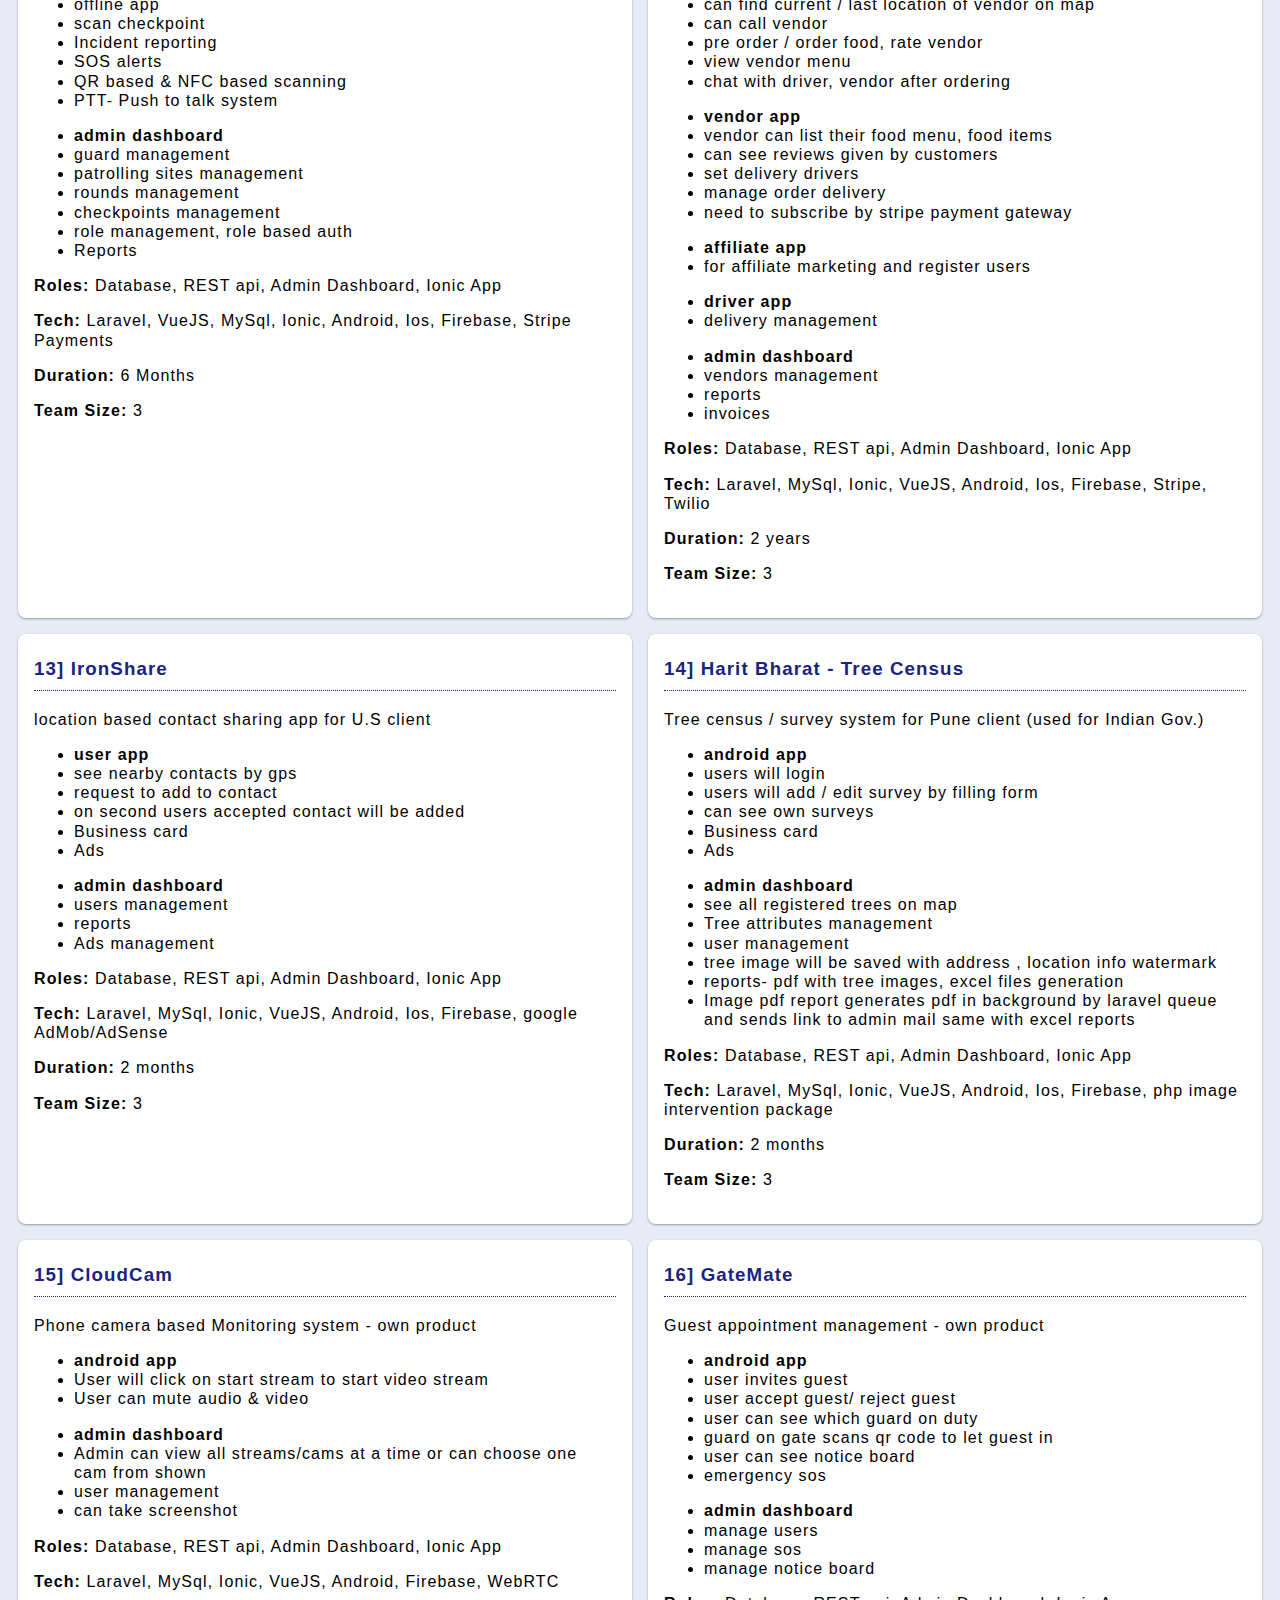
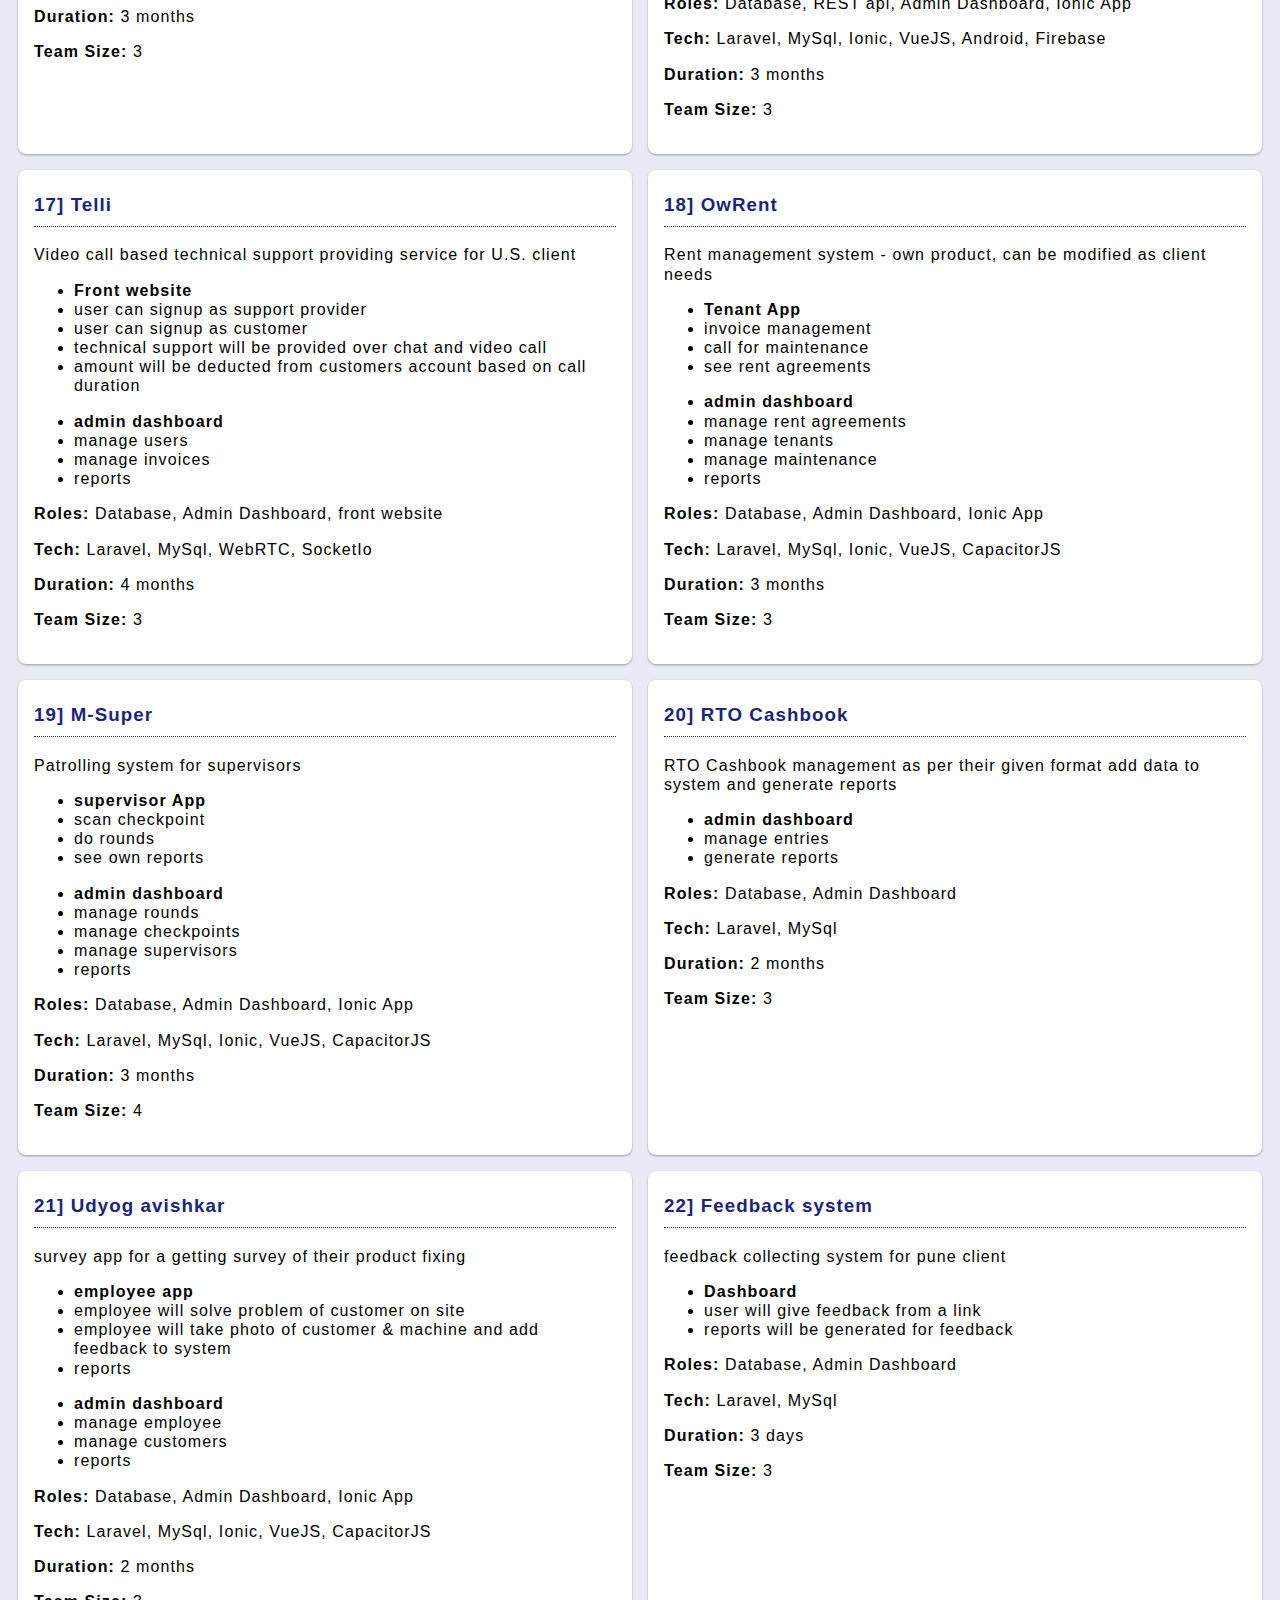
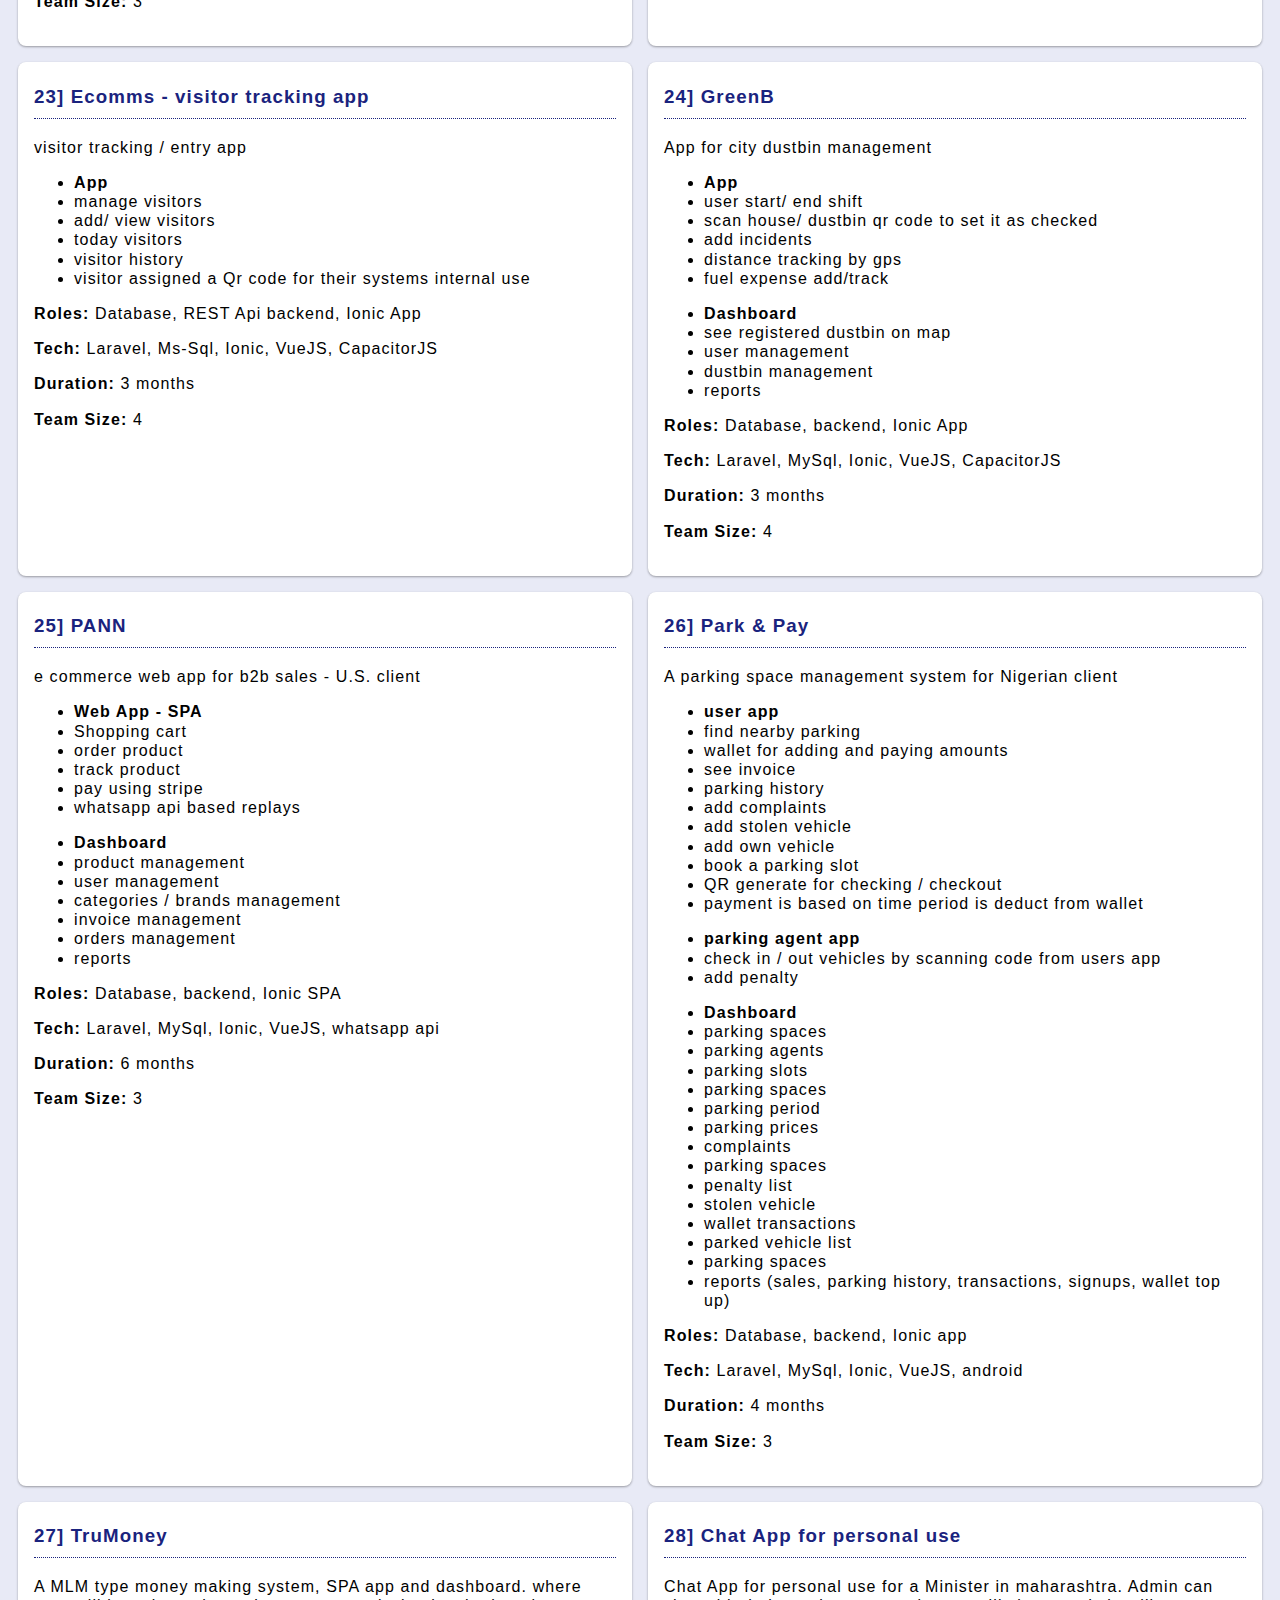
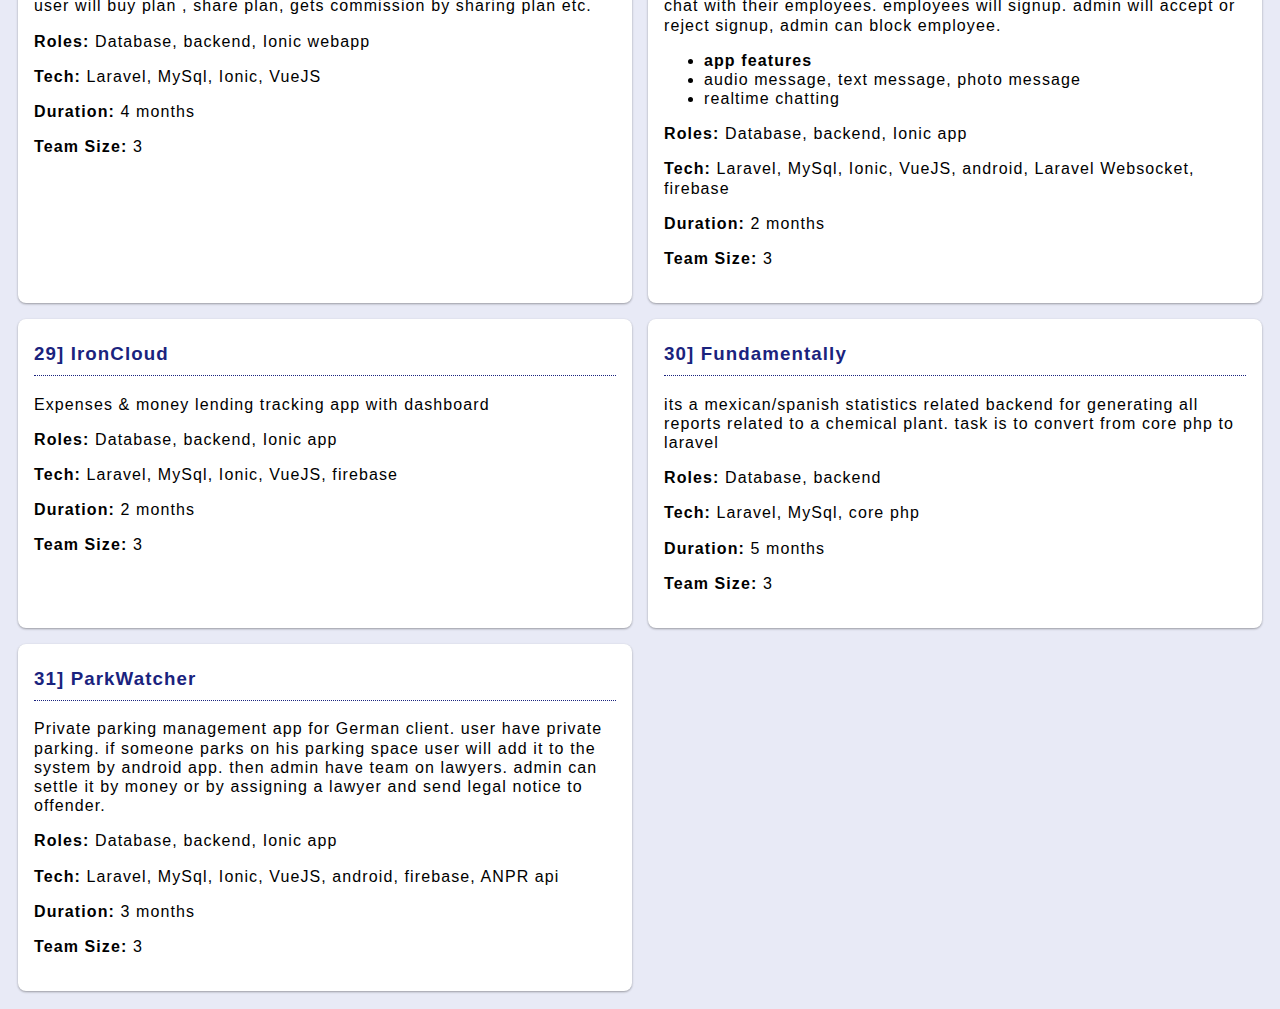
==== commit 258c42ce: "update work experience" ====
--- a/work_experience/index.html
+++ b/work_experience/index.html
@@ -12,7 +12,7 @@
         }
 
         body {
-            padding: 40px;
+            padding: 10px;
             background-color: #e8eaf6;
         }
 
@@ -36,8 +36,9 @@
 
         .pr-wrapper {
             display: grid;
-            grid-template-columns: 1fr 1fr;
+            grid-template-columns: repeat(auto-fit, minmax(45vw,1fr));
             gap: 16px;
+            justify-content: center;
         }
 
         li,
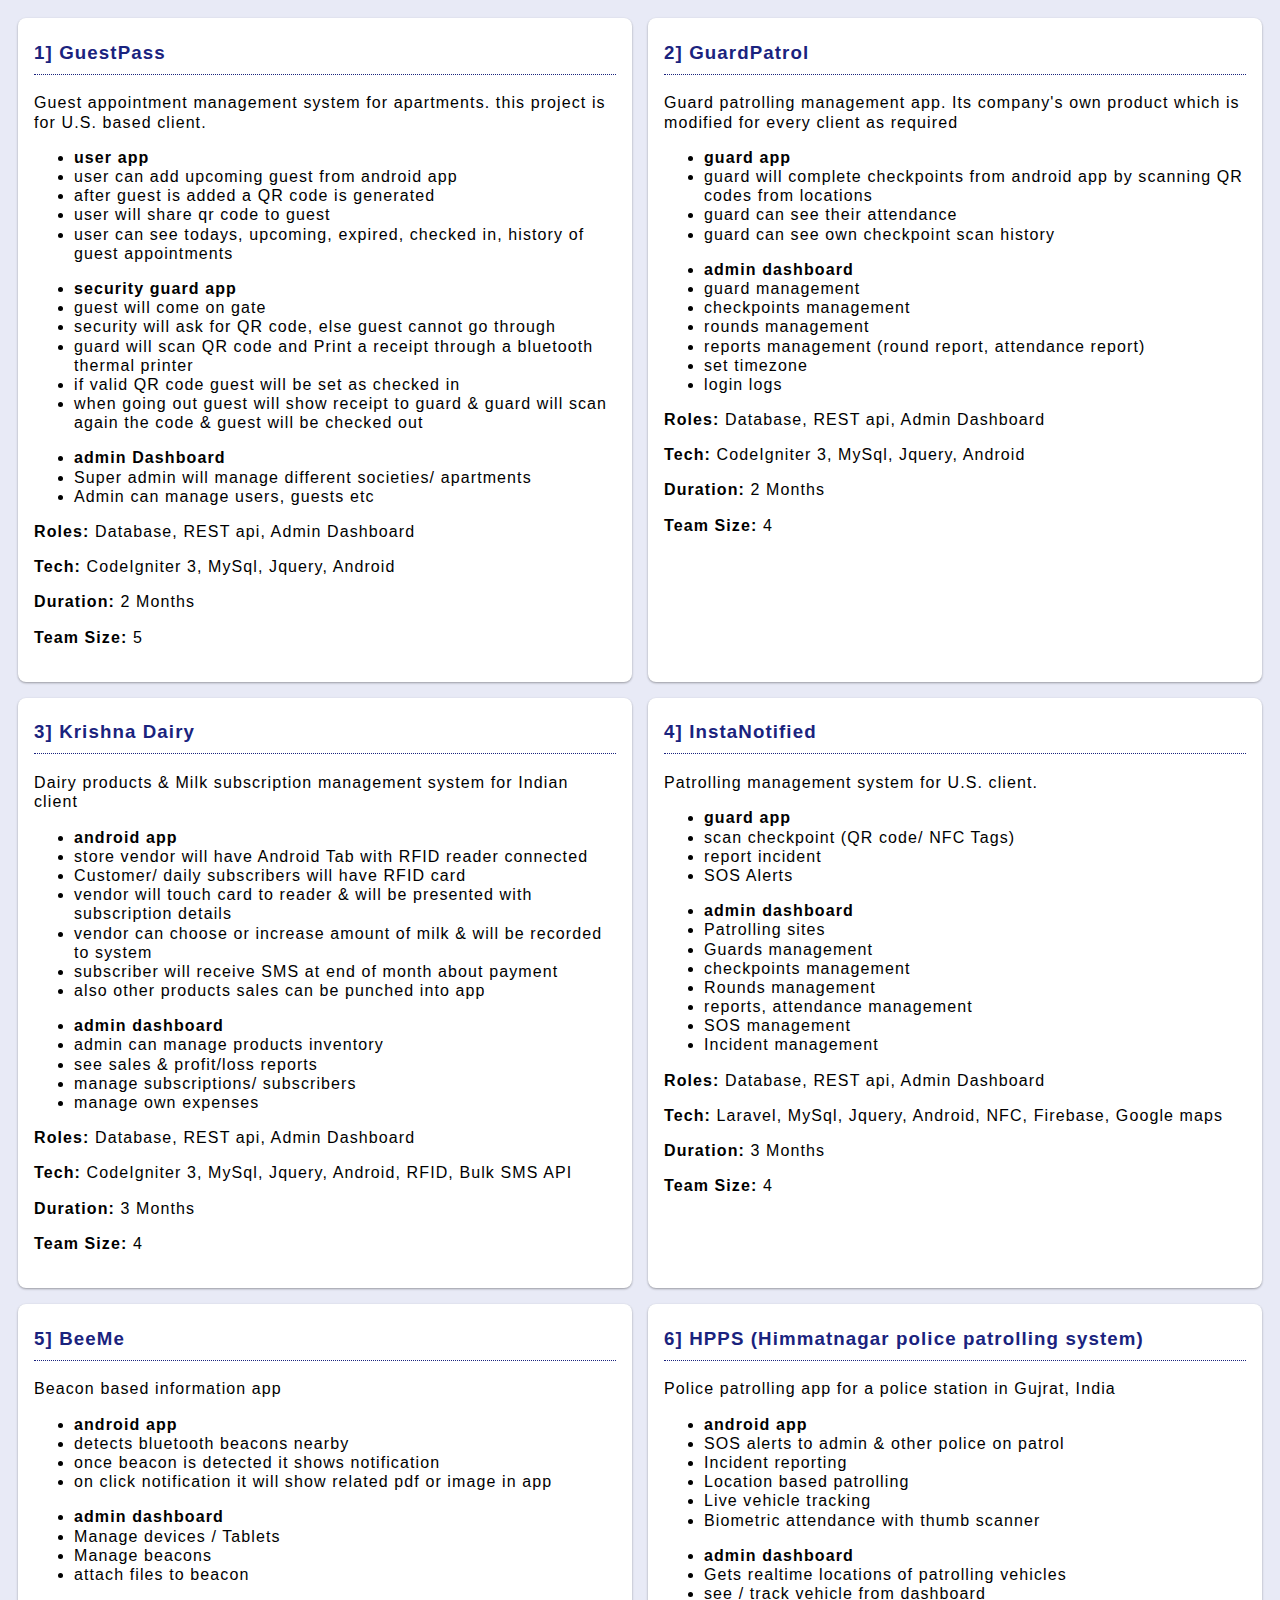
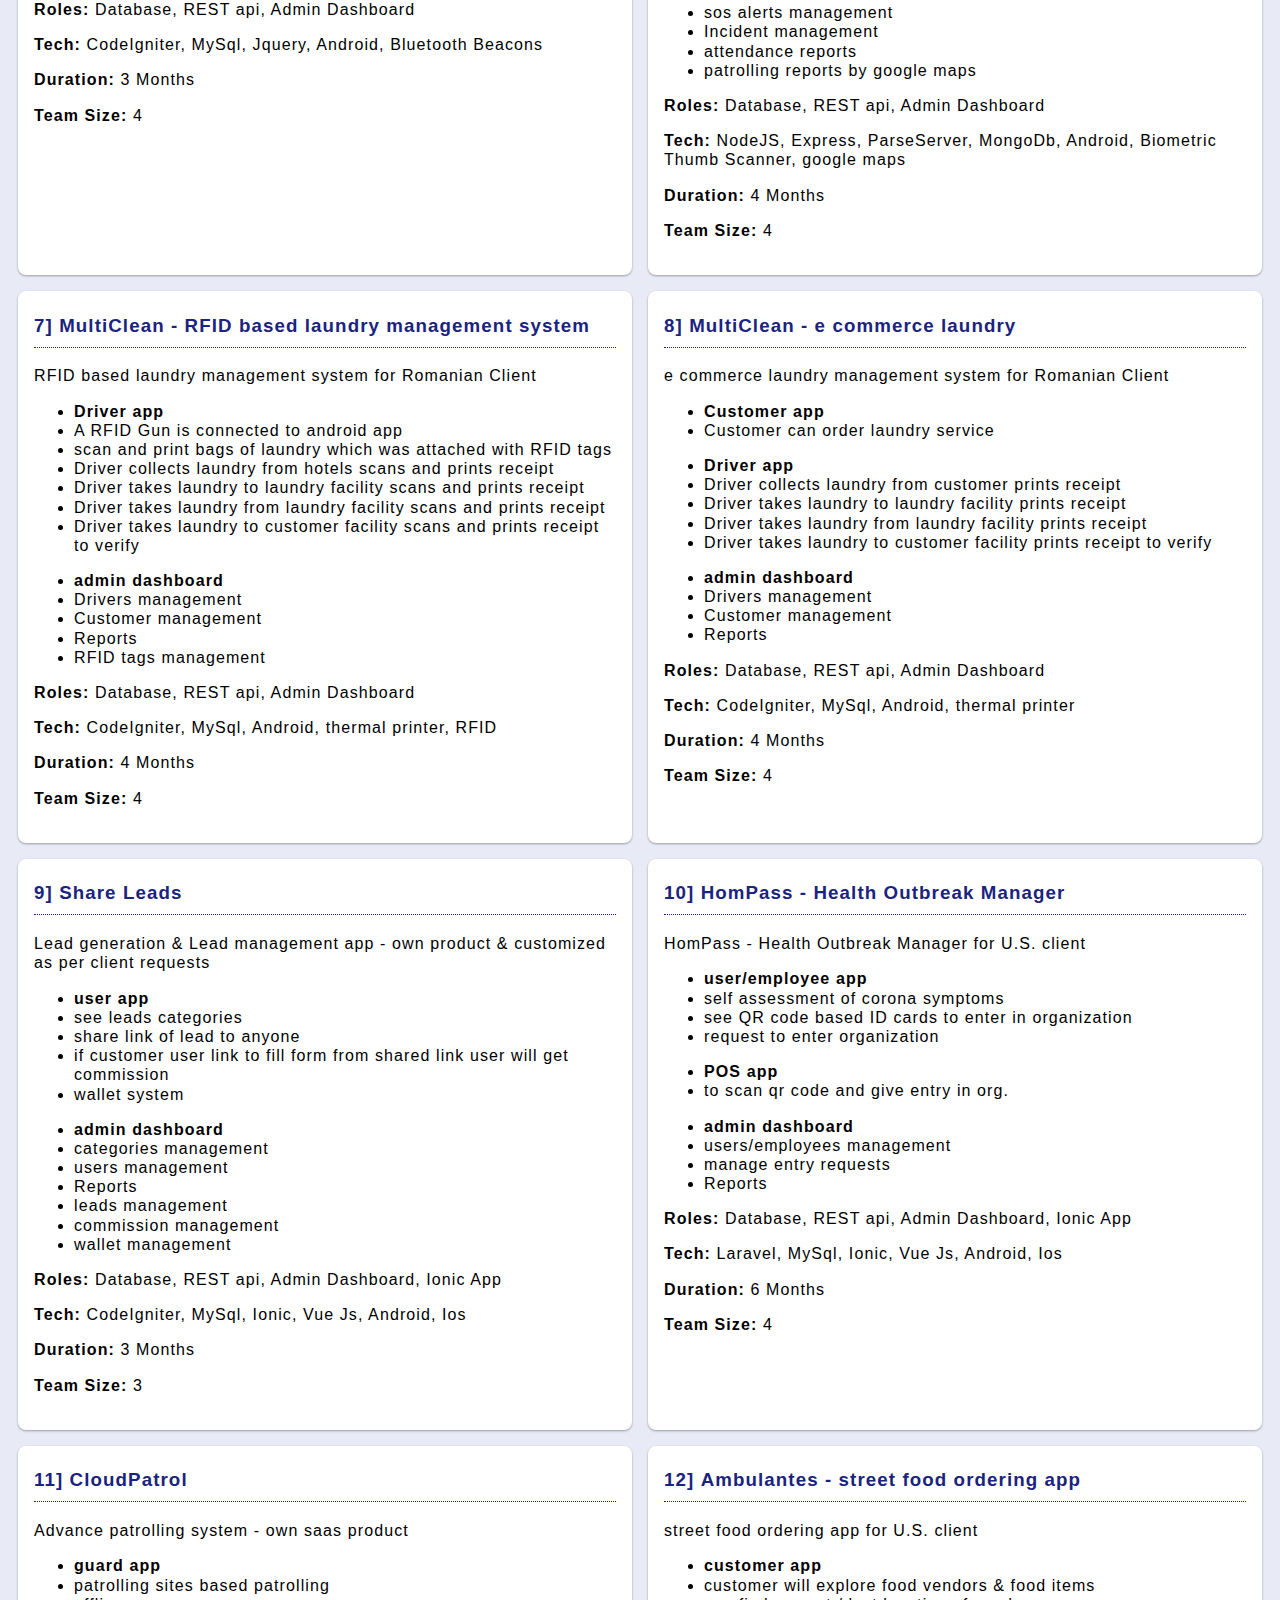
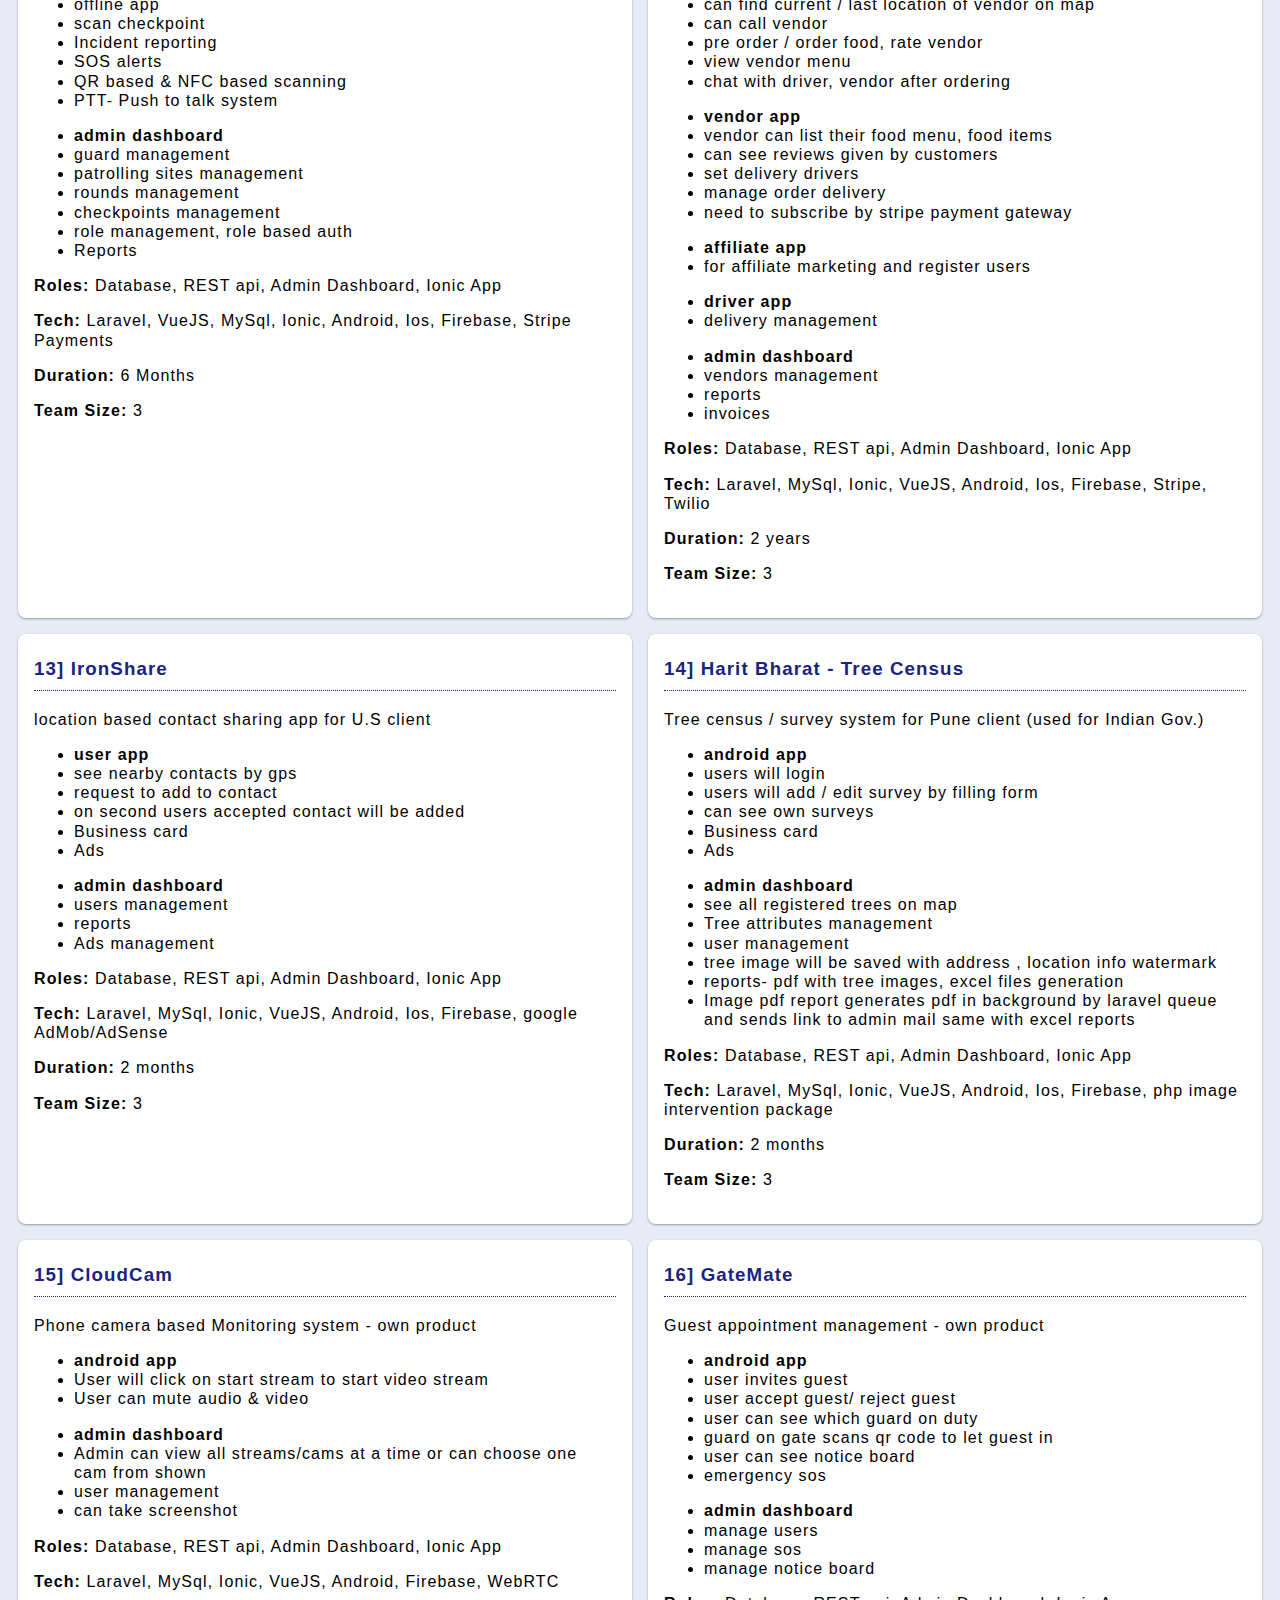
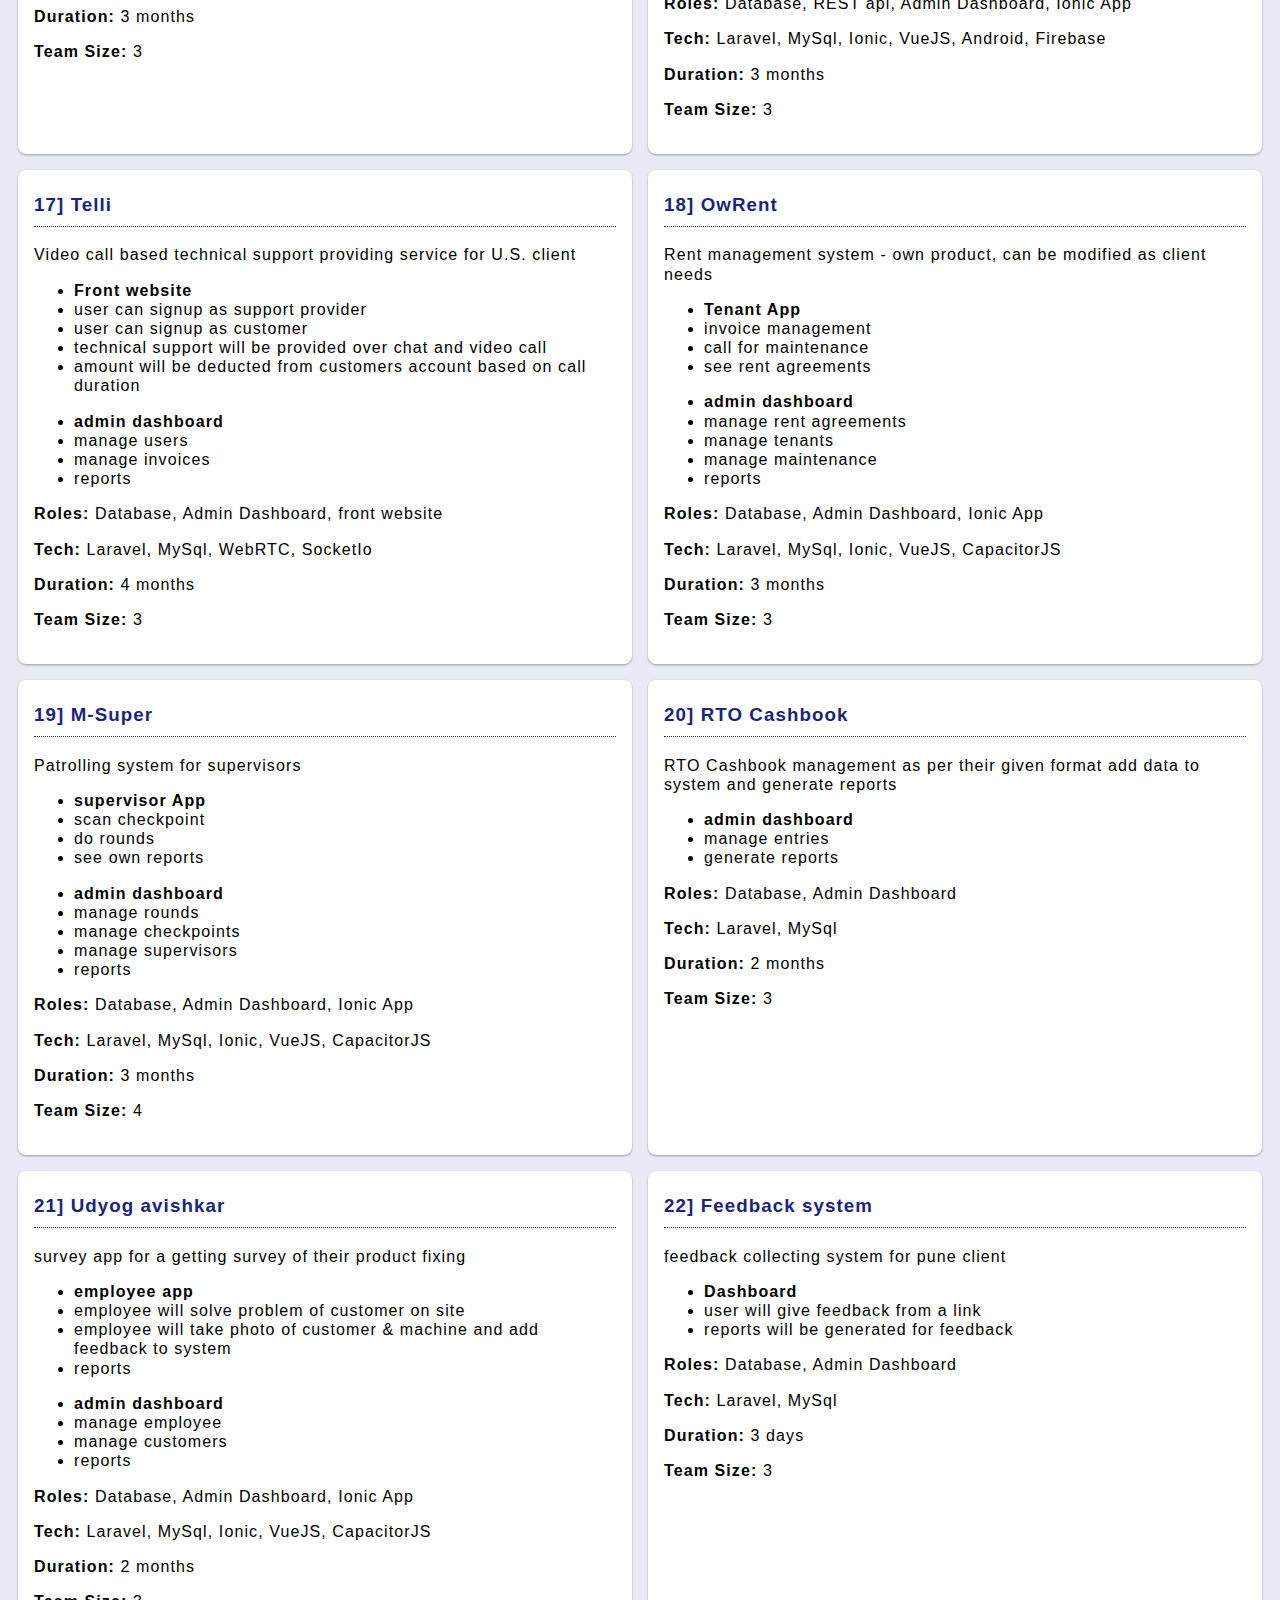
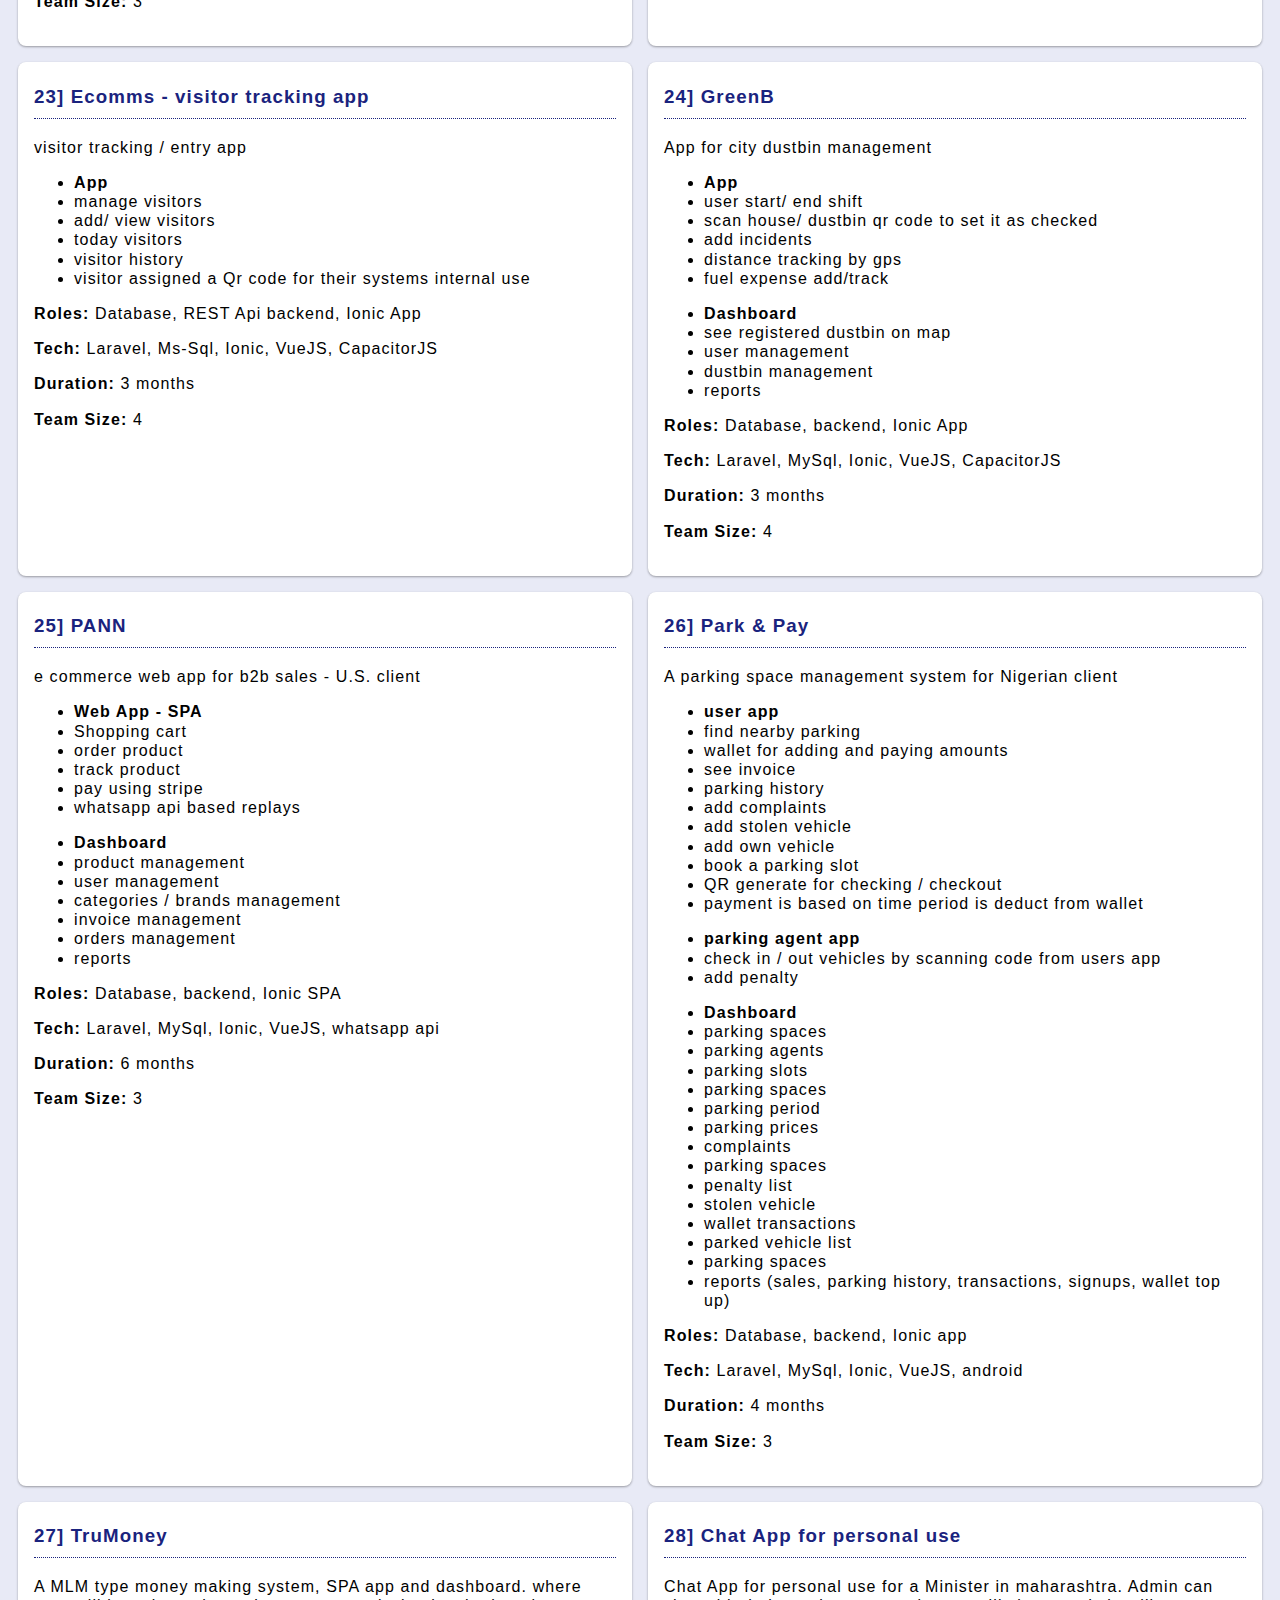
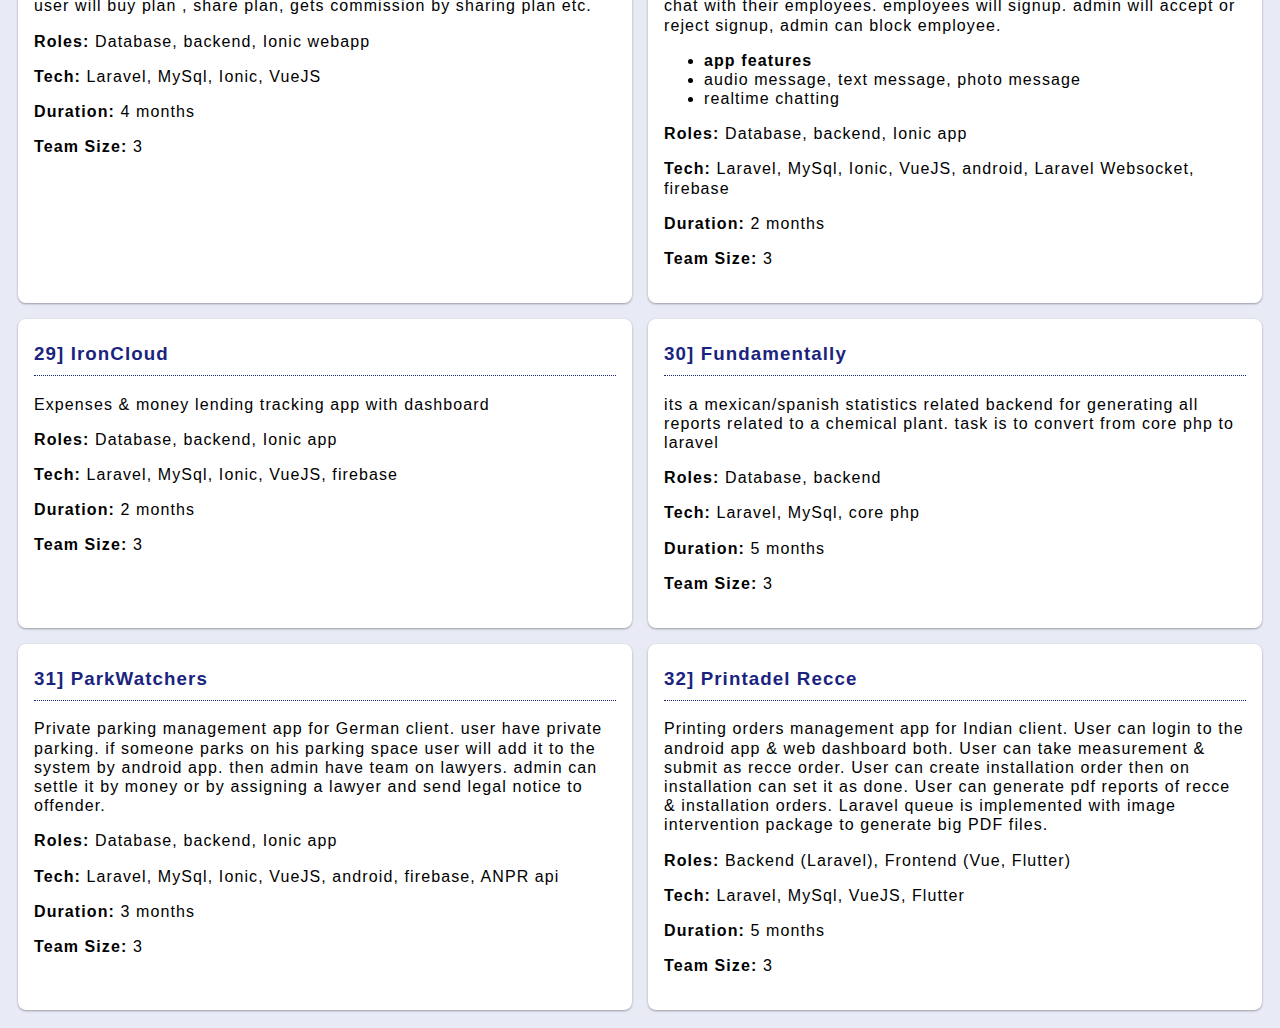
==== commit a3b88963: "add resume, change index page layout, add new project details in experience" ====
--- a/work_experience/index.html
+++ b/work_experience/index.html
@@ -36,7 +36,7 @@
 
         .pr-wrapper {
             display: grid;
-            grid-template-columns: repeat(auto-fit, minmax(45vw,1fr));
+            grid-template-columns: repeat(auto-fit, minmax(45vw, 1fr));
             gap: 16px;
             justify-content: center;
         }
@@ -1243,7 +1243,7 @@
             </h3>
             <p>
                 its a mexican/spanish statistics related backend for generating all reports related to a chemical plant.
-               task is to convert from core php to laravel
+                task is to convert from core php to laravel
 
             </p>
             <p>
@@ -1261,12 +1261,12 @@
             <div class="divider"></div>
         </div>
         <!-- end -->
-       
-       
-        <div class="pr-card">
-
-            <h3 class="pr-title">
-                31]&nbsp;ParkWatcher
+
+
+        <div class="pr-card">
+
+            <h3 class="pr-title">
+                31]&nbsp;ParkWatchers
             </h3>
             <p>
                 Private parking management app for German client.
@@ -1280,10 +1280,40 @@
                 <strong>Roles:</strong>&nbsp;Database, backend, Ionic app
             </p>
             <p>
-                <strong>Tech:</strong>&nbsp;Laravel, MySql, Ionic, VueJS, android, firebase, ANPR api 
+                <strong>Tech:</strong>&nbsp;Laravel, MySql, Ionic, VueJS, android, firebase, ANPR api
             </p>
             <p>
                 <strong>Duration:</strong>&nbsp;3 months
+            </p>
+            <p>
+                <strong>Team Size:</strong>&nbsp;3
+            </p>
+            <div class="divider"></div>
+        </div>
+        <!-- end -->
+
+
+        <div class="pr-card">
+
+            <h3 class="pr-title">
+                32]&nbsp;Printadel Recce
+            </h3>
+            <p>
+                Printing orders management app for Indian client.
+                User can login to the android app & web dashboard both.
+                User can take measurement & submit as recce order.
+                User can create installation order then on installation can set it as done.
+                User can generate pdf reports of recce & installation orders.
+                Laravel queue is implemented with image intervention package to generate big PDF files.
+            </p>
+            <p>
+                <strong>Roles:</strong>&nbsp;Backend (Laravel), Frontend (Vue, Flutter)
+            </p>
+            <p>
+                <strong>Tech:</strong>&nbsp;Laravel, MySql, VueJS, Flutter
+            </p>
+            <p>
+                <strong>Duration:</strong>&nbsp;5 months
             </p>
             <p>
                 <strong>Team Size:</strong>&nbsp;3
